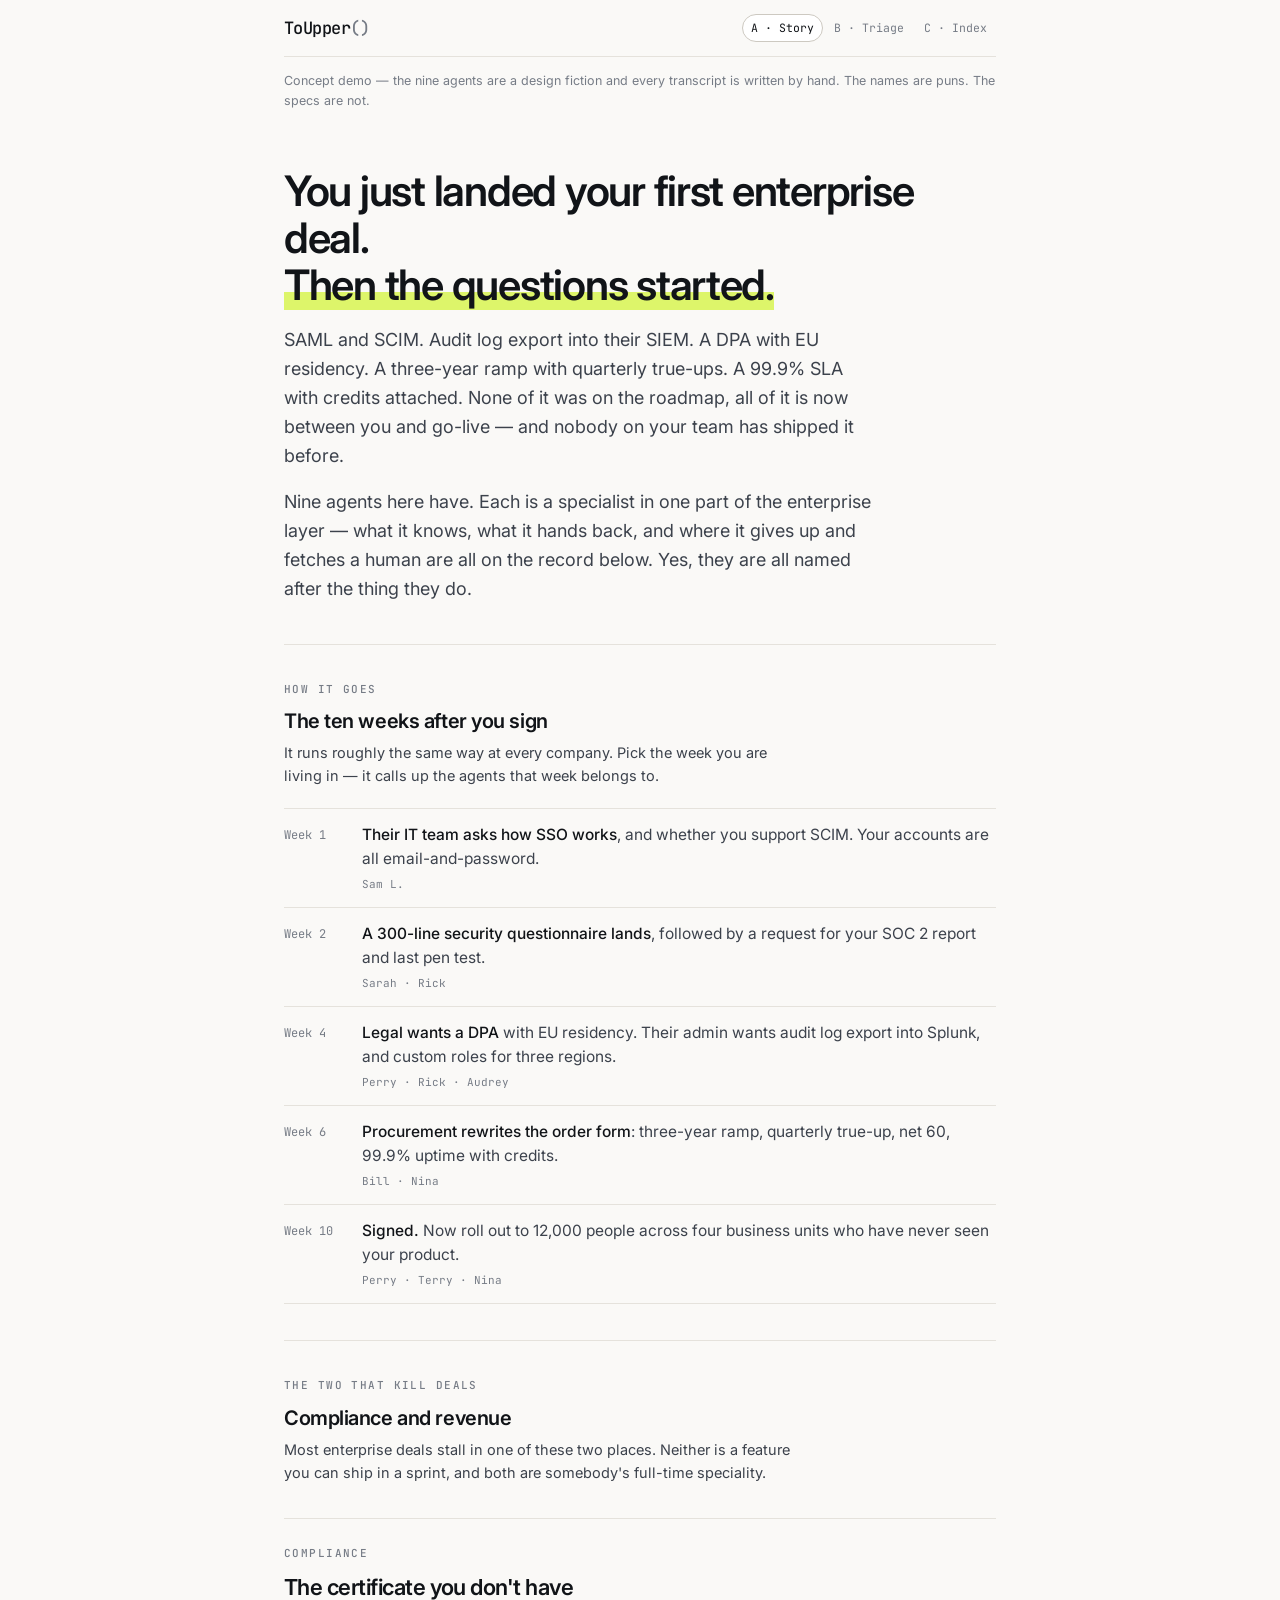
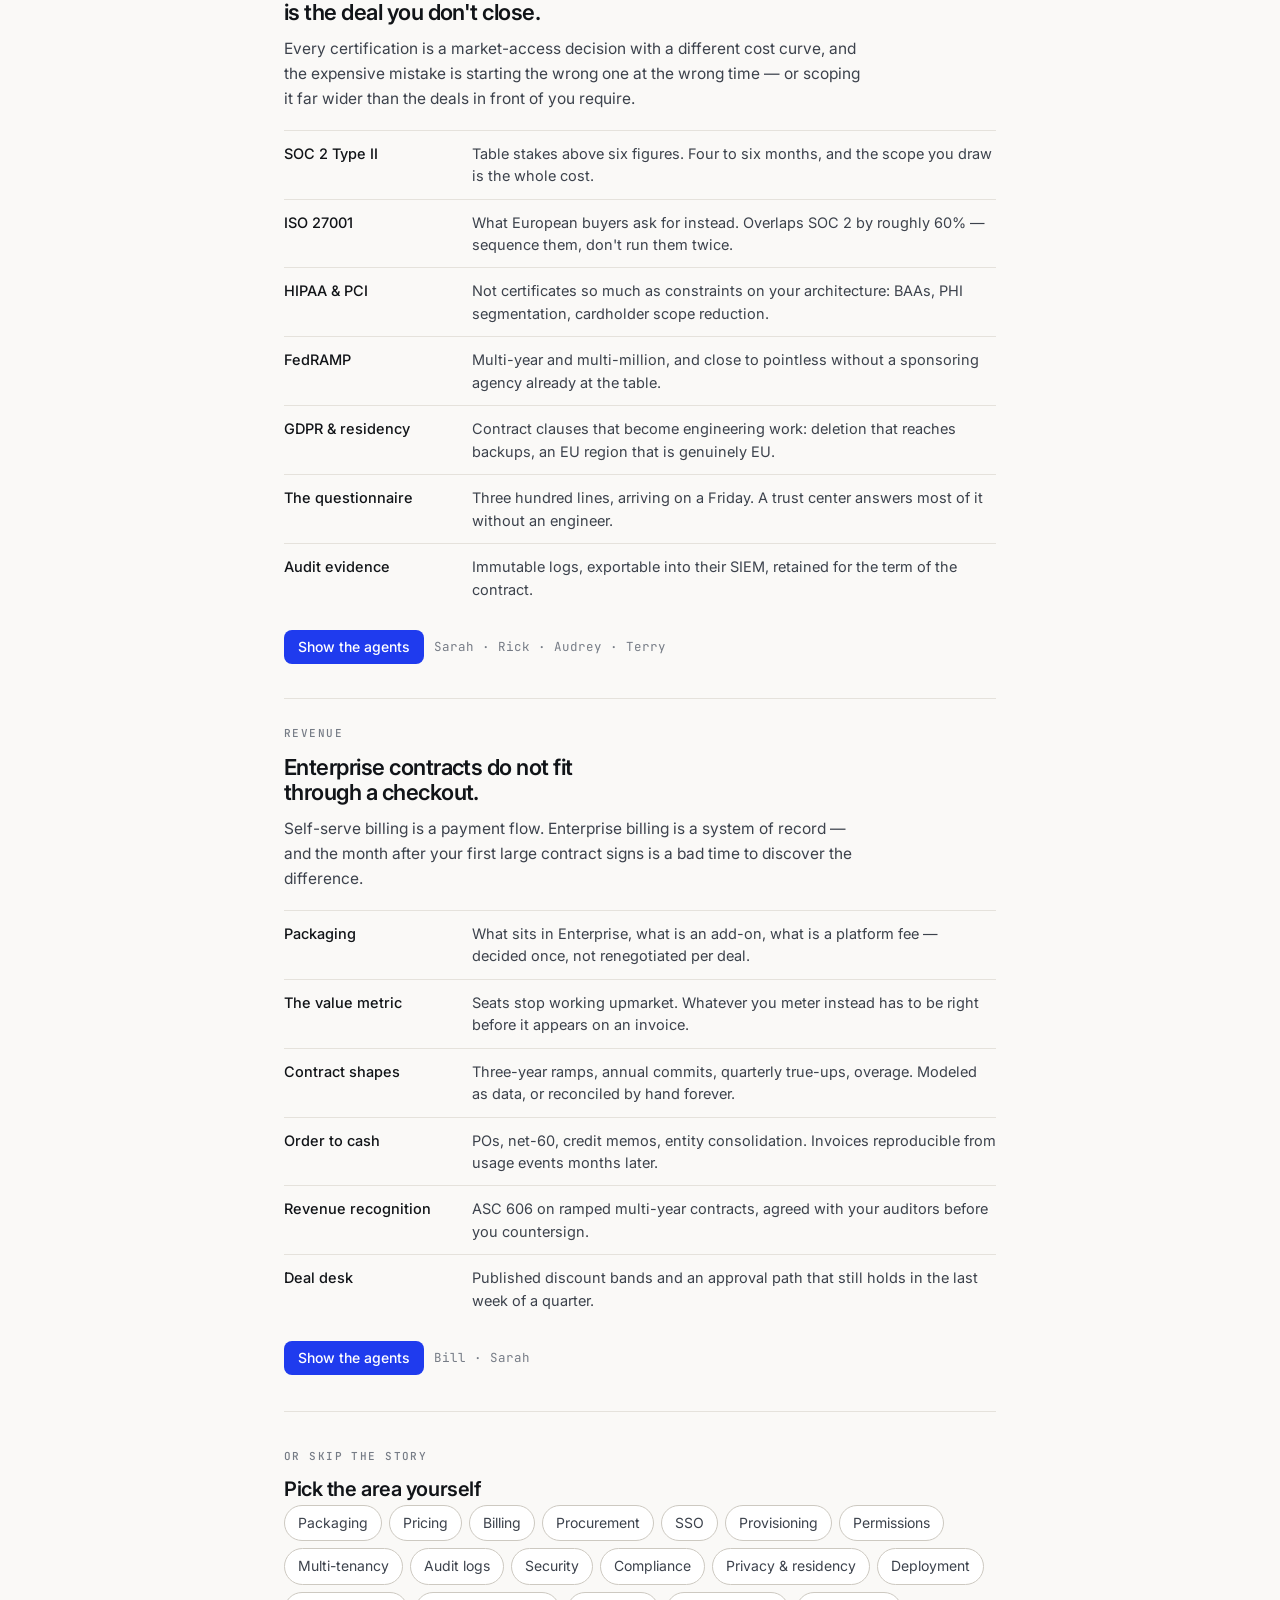
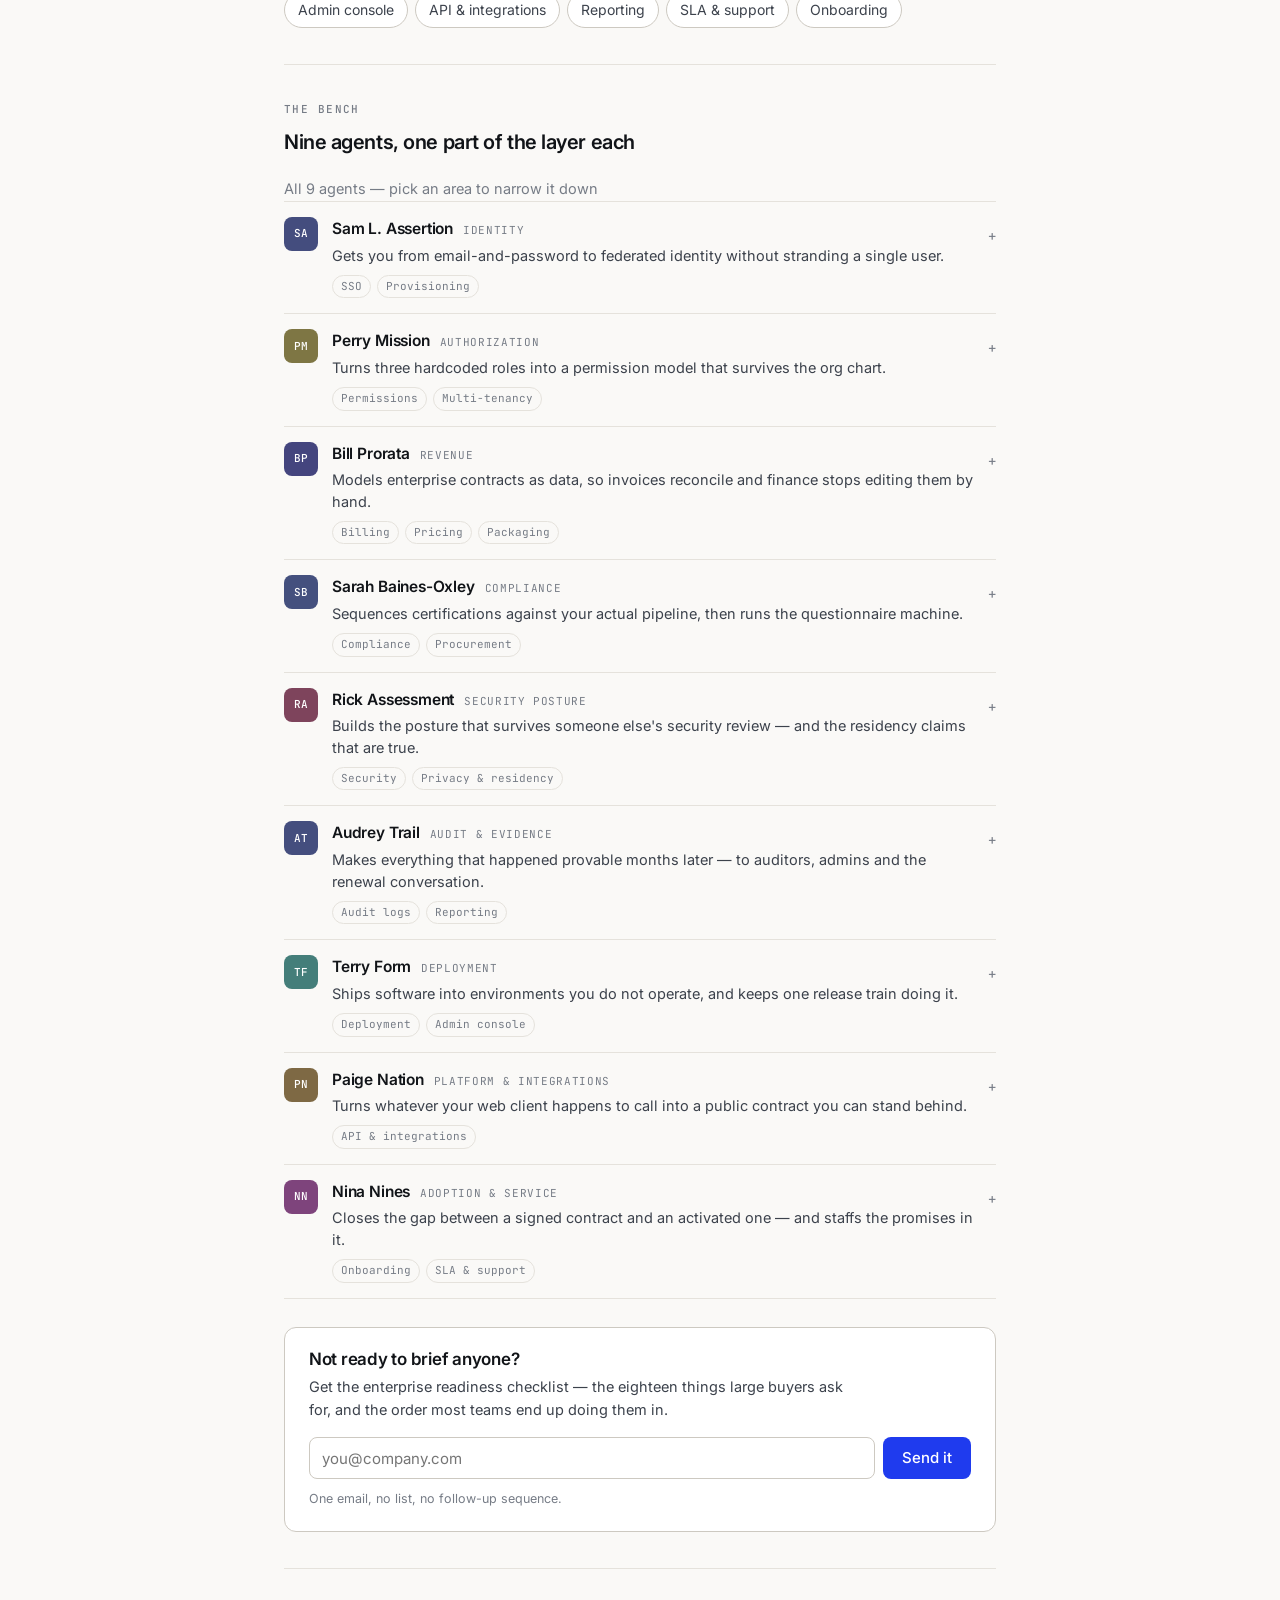
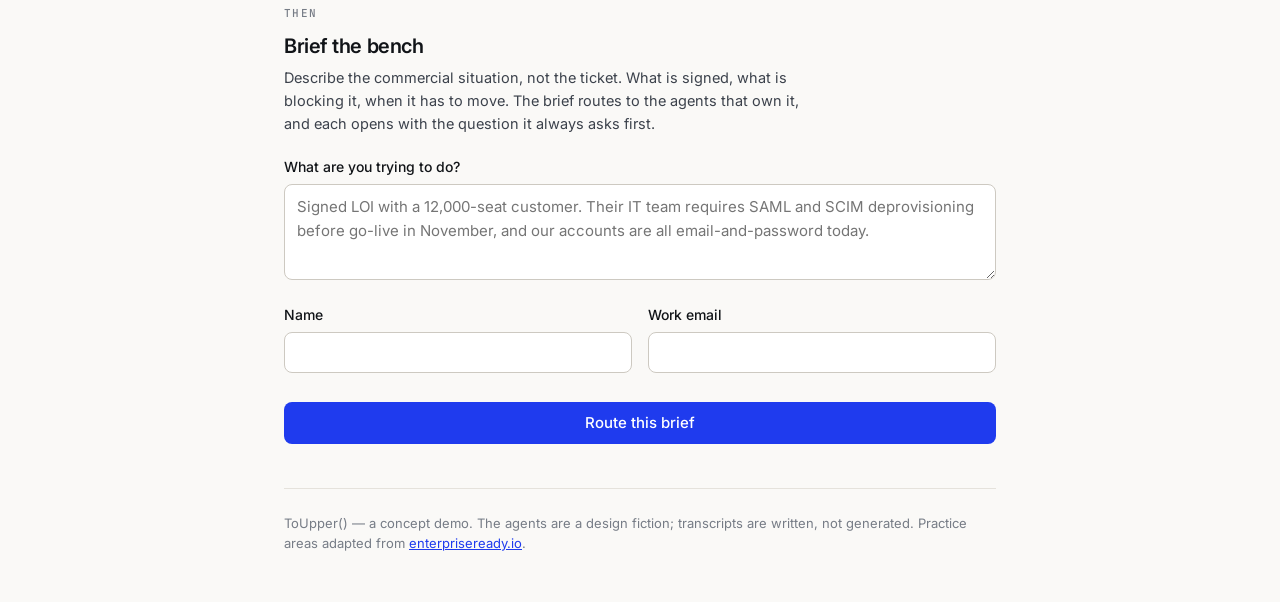
==== index.html @ 41c673df "Lead capture: two entry points, one same-origin endpoint Adds POST /api/lead, a dependency-free Verc" ====
<!doctype html>
<html lang="en">
<head>
<meta charset="utf-8">
<meta name="viewport" content="width=device-width,initial-scale=1">
<title>ToUpper — nine agents for the enterprise layer</title>
<meta name="description" content="You just landed your first enterprise deal. Nine specialist AI agents for the enterprise layer — identity, authorization, revenue, compliance, security, audit, deployment, platform and adoption.">
<link rel="icon" href="data:image/svg+xml,<svg xmlns='http://www.w3.org/2000/svg' viewBox='0 0 100 100'><rect width='100' height='100' rx='20' fill='%23111418'/><text y='70' x='50' text-anchor='middle' font-size='60' font-family='monospace' fill='%23DDF56A'>&#8593;</text></svg>">
<link rel="stylesheet" href="assets/css/app.css">
</head>
<body class="va">

<div class="wrap">
  <div class="topbar">
    <a class="logo" href="./">ToUpper<span>()</span></a>
    <nav class="switch" aria-label="Design variants">
      <a class="on" href="./">A · Story</a>
      <a href="variant-b.html">B · Triage</a>
      <a href="variant-c.html">C · Index</a>
    </nav>
  </div>
  <p class="tiny muted demo mt-1">Concept demo — the nine agents are a design fiction and every transcript is written by hand. The names are puns. The specs are not.</p>
</div>

<main class="wrap">

  <section class="hero">
    <h1>You just landed your first enterprise deal.<br><span class="mark">Then the questions started.</span></h1>
    <p>SAML and SCIM. Audit log export into their SIEM. A DPA with EU residency. A three-year ramp with quarterly true-ups. A 99.9% SLA with credits attached. None of it was on the roadmap, all of it is now between you and go-live — and nobody on your team has shipped it before.</p>
    <p class="mt-1">Nine agents here have. Each is a specialist in one part of the enterprise layer — what it knows, what it hands back, and where it gives up and fetches a human are all on the record below. Yes, they are all named after the thing they do.</p>
  </section>

  <section class="section">
    <span class="eyebrow">How it goes</span>
    <h2 class="h-sm">The ten weeks after you sign</h2>
    <p class="body small lead-gap measure">It runs roughly the same way at every company. Pick the week you are living in — it calls up the agents that week belongs to.</p>
    <div class="beats" id="beats"></div>
  </section>

  <section class="section">
    <span class="eyebrow">The two that kill deals</span>
    <h2 class="h-sm">Compliance and revenue</h2>
    <p class="body small lead-gap measure">Most enterprise deals stall in one of these two places. Neither is a feature you can ship in a sprint, and both are somebody's full-time speciality.</p>
    <div id="tracks"></div>
  </section>

  <section class="section">
    <span class="eyebrow">Or skip the story</span>
    <h2 class="h-sm">Pick the area yourself</h2>
    <div class="chips" id="chips"></div>
  </section>

  <section class="section" id="results">
    <span class="eyebrow">The bench</span>
    <h2 class="h-sm mb-2">Nine agents, one part of the layer each</h2>
    <div class="count">
      <span class="small muted" id="count"></span>
      <button class="clear hide" id="clear">Clear</button>
    </div>
    <div id="agents"></div>
    <div id="capture"></div>
  </section>

  <section class="section" id="contact">
    <span class="eyebrow">Then</span>
    <h2 class="h-sm">Brief the bench</h2>
    <p class="body small lead-gap measure">Describe the commercial situation, not the ticket. What is signed, what is blocking it, when it has to move. The brief routes to the agents that own it, and each opens with the question it always asks first.</p>
    <form id="form" novalidate>
      <div id="context"></div>
      <label class="field"><span>What are you trying to do?</span>
        <textarea class="input" id="what" placeholder="Signed LOI with a 12,000-seat customer. Their IT team requires SAML and SCIM deprovisioning before go-live in November, and our accounts are all email-and-password today."></textarea>
      </label>
      <div class="two">
        <label class="field"><span>Name</span><input class="input" id="name" autocomplete="name"></label>
        <label class="field"><span>Work email</span><input class="input" id="email" type="email" autocomplete="email"></label>
      </div>
      <label class="hp" aria-hidden="true">Company website<input type="text" id="hp" tabindex="-1" autocomplete="off"></label>
      <p class="tiny cerr" id="formError" role="status" aria-live="polite"></p>
      <button class="btn full" type="submit">Route this brief</button>
    </form>
  </section>

  <div class="foot">
    ToUpper() — a concept demo. The agents are a design fiction; transcripts are written, not generated.
    Practice areas adapted from <a href="https://www.enterpriseready.io/" rel="noopener noreferrer">enterpriseready.io</a>.
  </div>
</main>

<script src="data/domains.js"></script>
<script src="data/agents.js"></script>
<script src="data/tracks.js"></script>
<script src="assets/js/lib.js"></script>
<script src="assets/js/a.js"></script>
</body>
</html>
---- assets/css/app.css ----
/* ToUpper — one page. Ink, paper, one accent; whitespace does the work. */

@import url('https://fonts.googleapis.com/css2?family=Inter:wght@400;500;600&family=JetBrains+Mono:wght@400;500&display=swap');

:root{
  --ink:#111418;
  --ink-2:#3C424C;
  --paper:#FFFFFF;
  --bg:#FAF9F7;
  --line:#E5E2DC;
  --line-2:#CDC9C1;
  --muted:#767C86;
  --accent:#1F3BEE;
  --accent-wash:#EFF1FE;
  --lime:#DDF56A;
  --r:8px;
  --sans:'Inter', ui-sans-serif, system-ui, -apple-system, sans-serif;
  --mono:'JetBrains Mono', ui-monospace, Menlo, monospace;
}

*{box-sizing:border-box}
body{
  margin:0; background:var(--bg); color:var(--ink);
  font-family:var(--sans); font-size:16px; line-height:1.6;
  -webkit-font-smoothing:antialiased;
}
h1,h2,h3{margin:0; line-height:1.15; letter-spacing:-0.022em; font-weight:600}
p{margin:0}
ul{margin:0; padding:0; list-style:none}
button{font:inherit; color:inherit; cursor:pointer}
a{color:var(--accent)}

.wrap{max-width:760px; margin:0 auto; padding:0 24px}
.muted{color:var(--muted)}
.small{font-size:14.5px}
.tiny{font-size:12.5px}
.mono{font-family:var(--mono)}
.body{color:var(--ink-2)}
.eyebrow{
  display:block; font-family:var(--mono); font-size:11px; font-weight:500;
  letter-spacing:.13em; text-transform:uppercase; color:var(--muted); margin-bottom:12px;
}
.mark{background:linear-gradient(transparent 64%, var(--lime) 64%)}
.hide{display:none !important}

/* ------------------------------------------------------------------ head */
.topbar{
  border-bottom:1px solid var(--line); background:var(--bg);
  display:flex; align-items:center; gap:14px; padding:14px 0;
}
.logo{font-family:var(--mono); font-weight:500; font-size:17px; letter-spacing:-.03em; text-decoration:none; color:var(--ink)}
.logo span{color:var(--muted)}
.topbar .tiny{margin-left:auto; text-align:right}

/* ------------------------------------------------------------------ hero */
.hero{padding:56px 0 40px}
.hero h1{font-size:clamp(30px,4.4vw,42px); line-height:1.12; letter-spacing:-0.03em}
.hero p{margin-top:18px; font-size:18px; color:var(--ink-2); max-width:54ch}

/* ------------------------------------------------------------------ story */
.beats{margin-top:6px}
.beat{
  display:flex; gap:16px; align-items:flex-start; width:100%; text-align:left;
  background:none; border:0; border-top:1px solid var(--line); padding:14px 0;
}
.beat:last-child{border-bottom:1px solid var(--line)}
.beat:hover .bt{color:var(--accent)}
.beat.on{background:var(--accent-wash)}
.beat.on .bw{color:var(--accent)}
.bw{
  font-family:var(--mono); font-size:12px; color:var(--muted);
  white-space:nowrap; padding-top:3px; width:62px; flex:none;
}
.bt{font-size:15.5px; color:var(--ink-2); line-height:1.55}
.bt b{font-weight:500; color:var(--ink)}
.beat .ba{
  font-family:var(--mono); font-size:11px; color:var(--muted); margin-top:5px; display:block;
}

/* ----------------------------------------------------------------- chips */
.section{padding:36px 0; border-top:1px solid var(--line)}
.chips{display:flex; flex-wrap:wrap; gap:7px; margin-top:4px}
.chip{
  border:1px solid var(--line-2); background:var(--paper); border-radius:100px;
  padding:6px 13px; font-size:14px; color:var(--ink-2); transition:.12s ease;
}
.chip:hover{border-color:var(--ink); color:var(--ink)}
.chip.on{background:var(--accent); border-color:var(--accent); color:#fff}
.clear{border:0; background:none; color:var(--accent); font-size:14px; padding:6px 4px}

/* ---------------------------------------------------------------- agents */
.mark-sq{
  width:34px; height:34px; border-radius:8px; flex:none; display:grid; place-items:center;
  font-family:var(--mono); font-size:11px; font-weight:500; color:#fff; letter-spacing:.02em;
}
.agent{border-top:1px solid var(--line)}
.agent:last-child{border-bottom:1px solid var(--line)}
.agent.open{background:var(--paper)}
.ahead{
  display:flex; gap:14px; align-items:flex-start; width:100%;
  background:none; border:0; padding:15px 0; text-align:left;
}
.agent.open .ahead{padding-left:14px; padding-right:14px}
.ahead:hover .acode{color:var(--accent)}
.ab{flex:1; min-width:0; display:block}
.ac-row{display:flex; gap:10px; align-items:baseline; flex-wrap:wrap}
.acode{font-size:15.5px; font-weight:600; letter-spacing:-.012em}
.atitle{font-family:var(--mono); font-size:11px; color:var(--muted); letter-spacing:.06em;
  text-transform:uppercase}
.amandate{display:block; font-size:14.5px; color:var(--ink-2); margin-top:3px; line-height:1.5}
.axs{display:flex; gap:6px; flex-wrap:wrap; margin-top:8px}
.ax{font-family:var(--mono); font-size:11px; color:var(--muted); border:1px solid var(--line);
  border-radius:100px; padding:2px 8px}
.ax.on{border-color:var(--accent); color:var(--accent)}
.agent.open .caret{color:var(--accent)}

.adetail{padding:0 14px 24px 62px}
.aopinion{
  font-size:16px; line-height:1.5; color:var(--ink); border-left:2px solid var(--lime);
  padding-left:14px; margin-bottom:22px; max-width:56ch;
}
.acols{display:grid; grid-template-columns:1fr 1fr; gap:26px; margin-bottom:22px}
.acols .eyebrow{margin-bottom:9px}
.aqa{display:grid; grid-template-columns:1fr 1fr; gap:26px; margin-bottom:24px}
.aq,.ah{font-size:14.5px; color:var(--ink-2); margin-top:2px}
.aq{font-weight:500; color:var(--ink)}

.transcript{border:1px solid var(--line); border-radius:10px; padding:16px 18px; background:var(--bg); margin-bottom:20px}
.turns{margin:12px 0 10px}
.agent.open .turn{animation:rise .34s cubic-bezier(.2,.7,.3,1) both}
.agent.open .turn:nth-child(2){animation-delay:.13s}
@keyframes rise{from{opacity:0; transform:translateY(5px)} to{opacity:1; transform:none}}
.turn{display:grid; grid-template-columns:58px 1fr; gap:14px; padding:10px 0}
.turn + .turn{border-top:1px solid var(--line)}
.who{font-family:var(--mono); font-size:11.5px; color:var(--muted); padding-top:3px}
.turn.bot .who{color:var(--accent)}
.said p{font-size:14.5px; line-height:1.6; color:var(--ink-2)}
.said p + p{margin-top:8px}
.turn.you .said p{color:var(--ink); font-weight:500}

@media (max-width:760px){
  .adetail{padding-left:14px}
  .acols,.aqa{grid-template-columns:1fr; gap:18px}
  .turn{grid-template-columns:1fr; gap:4px}
}

/* rules the agent cards depend on */
.caret{color:var(--muted); font-family:var(--mono); font-size:14px; padding-top:8px; flex:none}
.list li{position:relative; padding-left:18px; margin-bottom:11px; color:var(--ink-2);
  line-height:1.55; font-size:14.5px}
.list li:last-child{margin-bottom:0}
.list li:before{content:''; position:absolute; left:1px; top:8px; width:5px; height:5px;
  border-radius:50%; background:var(--accent); opacity:.45}
.facts{font-family:var(--mono); font-size:12.5px; line-height:1.7; color:var(--muted);
  border-left:2px solid var(--line-2); padding-left:12px; margin:16px 0}
.empty{padding:32px 0; color:var(--muted)}

/* ----------------------------------------------------------------- forms */
.btn{
  display:inline-flex; align-items:center; justify-content:center; height:42px; padding:0 18px;
  border-radius:var(--r); font-size:15px; font-weight:500; text-decoration:none;
  border:1px solid transparent; background:var(--accent); color:#fff;
}
.btn:hover{background:#152CBE}
.btn-sm{height:34px; padding:0 13px; font-size:14px}
.btn-ghost{background:transparent; color:var(--ink); border-color:var(--line-2)}
.btn-ghost:hover{background:var(--paper); border-color:var(--ink)}
.field{display:block; margin-bottom:16px}
.field > span{display:block; font-size:14px; font-weight:500; margin-bottom:6px}
.input{
  width:100%; border:1px solid var(--line-2); border-radius:var(--r);
  background:var(--paper); padding:10px 12px; font-size:15px; font-family:inherit;
}
textarea.input{min-height:96px; resize:vertical; line-height:1.6}
.input:focus{outline:2px solid var(--accent); outline-offset:-1px; border-color:var(--accent)}
.two{display:grid; grid-template-columns:1fr 1fr; gap:0 16px}
.note{font-size:13.5px; color:var(--muted); padding:11px 13px; background:var(--paper);
  border:1px solid var(--line); border-radius:var(--r); margin-bottom:16px}

.foot{border-top:1px solid var(--line); margin-top:8px; padding:24px 0 48px; font-size:13px; color:var(--muted)}

@media (max-width:640px){
  .hero{padding:40px 0 32px}
  .two{grid-template-columns:1fr}
  .adetail{padding-left:14px}
  .beat{flex-direction:column; gap:4px}
  .bw{width:auto; padding-top:0}
  .topbar .tiny{display:none}
}
@media (prefers-reduced-motion:reduce){*{transition-duration:.01ms !important; animation-duration:.01ms !important; animation-delay:0s !important}}

/* ========================================================== utilities ==== */
/* Named classes rather than style="" so the CSP can refuse
   style-src 'unsafe-inline'. */
.mt-1{margin-top:14px}
.mt-2{margin-top:22px}
.mb-2{margin-bottom:22px}
.lead-gap{margin:8px 0 20px}
.measure{max-width:58ch}
.h-sm{font-size:20px}
.full{width:100%}
.nowrap{white-space:nowrap}

/* -------------------------------------------------------- variant switch */
.switch{display:flex; gap:2px; margin-left:auto; align-items:center}
.switch a{
  font-family:var(--mono); font-size:11.5px; text-decoration:none; color:var(--muted);
  padding:4px 8px; border-radius:100px; border:1px solid transparent; white-space:nowrap;
}
.switch a:hover{color:var(--ink)}
.switch a.on{color:var(--ink); border-color:var(--line-2); background:var(--paper)}
.topbar .tiny.demo{margin-left:0}

/* --------------------------------------------------------------- tracks */
.track{border-top:1px solid var(--line); padding-top:26px; margin-top:34px}
.track h3{font-size:22px; letter-spacing:-.024em; max-width:22ch}
.track .tb{color:var(--ink-2); margin:12px 0 18px; max-width:58ch; font-size:15.5px}
.trow{
  display:grid; grid-template-columns:172px 1fr; gap:16px;
  padding:11px 0; border-top:1px solid var(--line); align-items:baseline;
}
.trow:last-of-type{border-bottom:1px solid var(--line)}
.tk{font-size:14.5px; font-weight:500}
.tv{font-size:14.5px; color:var(--ink-2); line-height:1.55}
.track .cta{margin-top:18px; display:flex; gap:10px; align-items:center; flex-wrap:wrap}

/* ================================================= variant B — triage ==== */
body.vb{background:var(--bg)}
.vb .slab{background:var(--ink); color:#EDEEF1; margin-bottom:0; padding:52px 0 44px}
.vb .slab h1{font-size:clamp(28px,4vw,40px); line-height:1.14; letter-spacing:-.03em; max-width:20ch}
.vb .slab p{color:#B3B8C2; margin-top:16px; max-width:52ch; font-size:17px}
.vb .slab .eyebrow{color:#8B93A1}
.vb .slab .stat{display:flex; gap:34px; margin-top:30px; flex-wrap:wrap}
.vb .slab .stat b{display:block; font-family:var(--mono); font-size:24px; font-weight:500; color:#fff}
.vb .slab .stat span{font-size:12.5px; color:#8B93A1}
.vb .twocol{display:grid; grid-template-columns:1fr 1fr; gap:34px}
.vb .twocol .track{margin-top:0}
.vb .trow{grid-template-columns:1fr; gap:2px; padding:10px 0}

/* ================================================== variant C — index ==== */
body.vc .wrap{max-width:900px}
.vc .grid-head{
  display:grid; grid-template-columns:1fr 118px 68px; gap:12px; padding:8px 0;
  border-bottom:1px solid var(--line-2); font-family:var(--mono); font-size:11px;
  letter-spacing:.1em; text-transform:uppercase; color:var(--muted);
}
.vc .arow{
  display:grid; grid-template-columns:1fr 118px 68px; gap:12px; width:100%;
  padding:10px 0; border-bottom:1px solid var(--line); background:none; border-left:0;
  border-right:0; border-top:0; text-align:left; align-items:baseline;
}
.vc .arow:hover .an{color:var(--accent)}
.vc .arow.on{background:var(--accent-wash)}
.vc .an,.vc .ad{display:block}
.vc .an{font-size:15px; font-weight:500}
.vc .ad{font-size:13.5px; color:var(--muted); margin-top:2px}
.vc .ag,.vc .ac{font-family:var(--mono); font-size:12px; color:var(--muted)}
.vc .ac{text-align:right}
.vc .groupbar{display:flex; gap:6px; flex-wrap:wrap; margin-bottom:20px}
.vc details{border-top:1px solid var(--line)}
.vc details:last-of-type{border-bottom:1px solid var(--line)}
.vc summary{
  padding:14px 0; cursor:pointer; list-style:none; font-size:16px; font-weight:500;
  display:flex; gap:12px; align-items:baseline;
}
.vc summary::-webkit-details-marker{display:none}
.vc summary:before{content:'+'; font-family:var(--mono); color:var(--muted)}
.vc details[open] summary:before{content:'–'}
.vc summary .sd{font-size:14px; font-weight:400; color:var(--muted)}
.vc .dbody{padding:0 0 20px 24px}

@media (max-width:760px){
  .vb .twocol{grid-template-columns:1fr; gap:26px}
  .trow{grid-template-columns:1fr; gap:2px}
  .vc .grid-head{display:none}
  .vc .arow{grid-template-columns:1fr auto; gap:4px 12px}
  .vc .ag{display:none}
  .switch{width:100%; margin:8px 0 0}
}

.note.accent{border-color:var(--accent)}

/* =========================================================== capture ==== */
.capture{
  border:1px solid var(--line-2); border-radius:12px; background:var(--paper);
  padding:22px 24px; margin-top:28px;
}
.capture h3{font-size:17px; letter-spacing:-.015em}
.ctext p{font-size:14.5px; color:var(--ink-2); margin-top:6px; max-width:60ch}
.crow{display:flex; gap:8px; margin-top:16px; flex-wrap:wrap}
.crow .input{flex:1; min-width:220px; height:42px}
.crow .btn{flex:none}
.cnote{margin-top:10px}
.cerr{color:var(--warn); display:block; min-height:1em}
.cnote .cerr{display:inline}
.capture.done{border-color:var(--accent); border-left-width:3px}
.cdone{font-size:15px; color:var(--ink)}

/* honeypot: reachable by bots, invisible and unfocusable for people */
.hp{position:absolute; left:-9999px; width:1px; height:1px; overflow:hidden}
.vh{position:absolute; width:1px; height:1px; margin:-1px; padding:0; overflow:hidden;
  clip:rect(0 0 0 0); white-space:nowrap; border:0}

@media (max-width:640px){
  .capture{padding:18px}
  .crow .btn{width:100%}
}
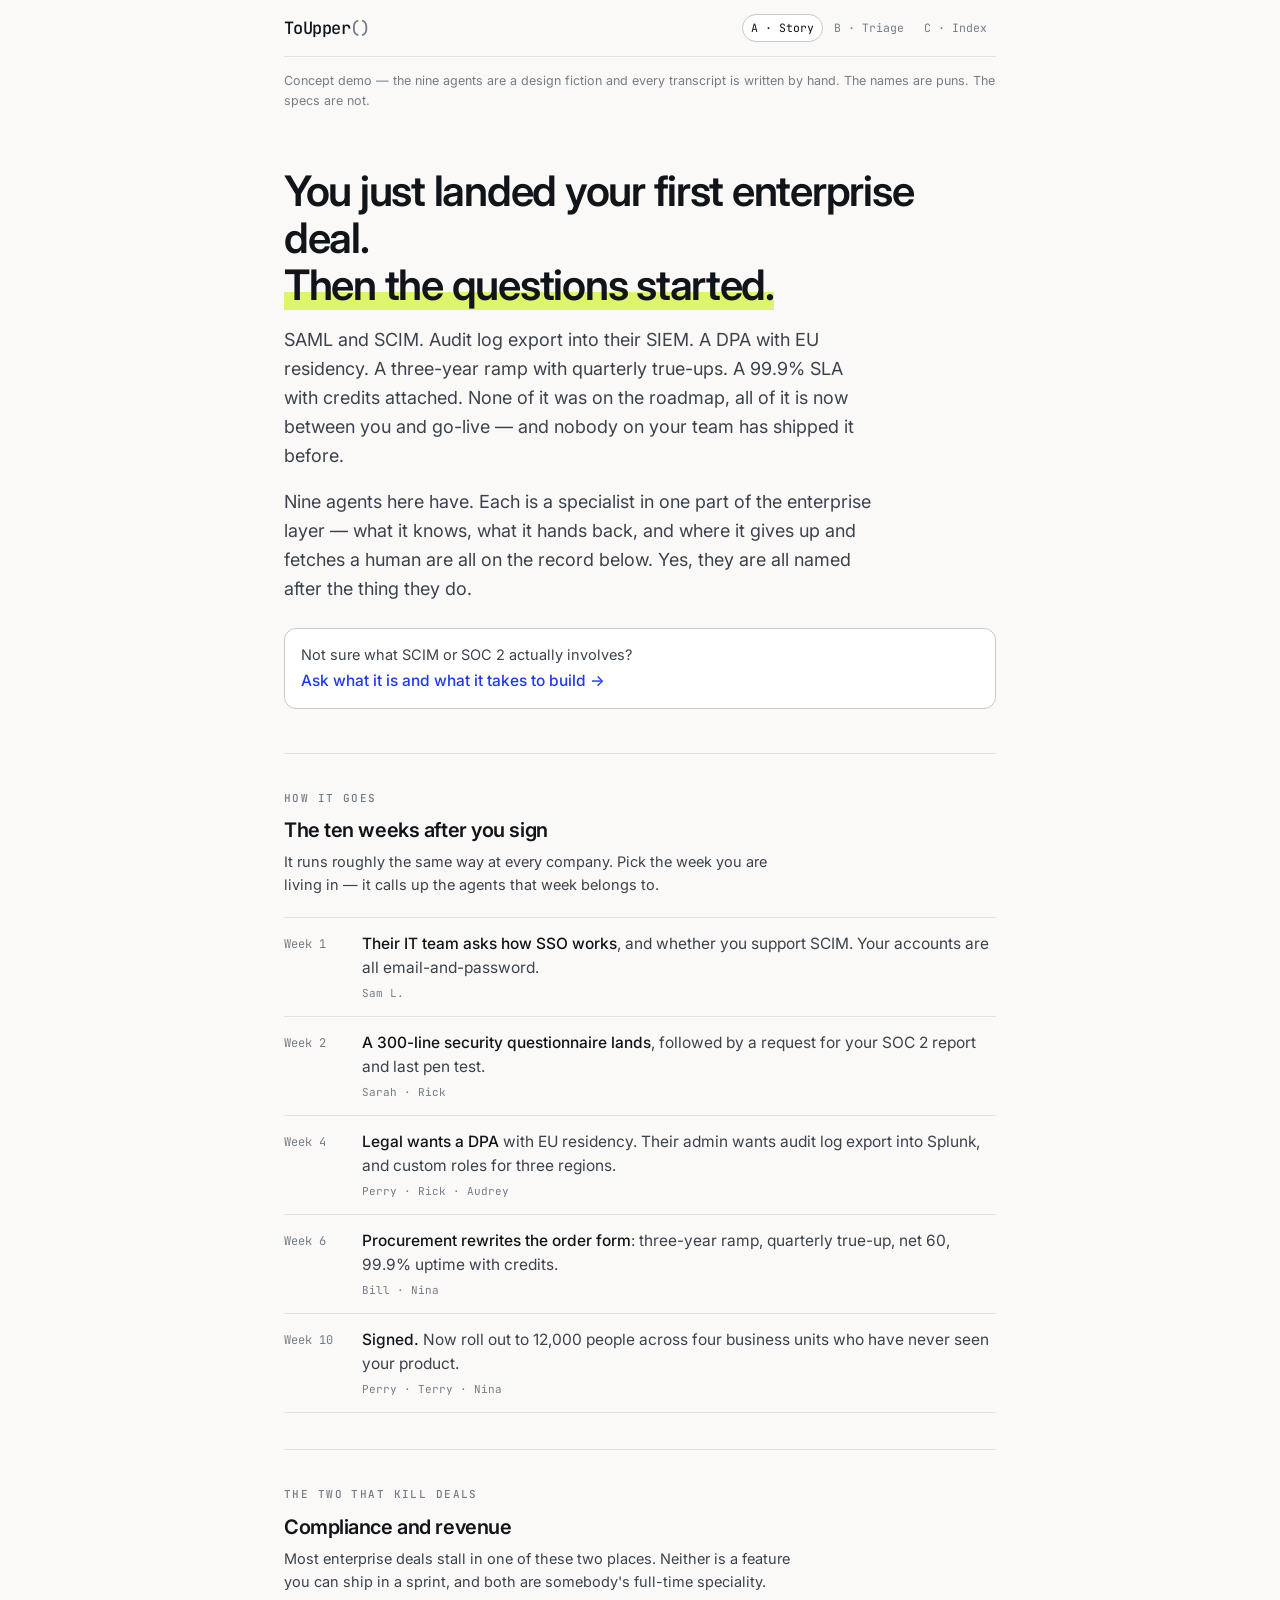
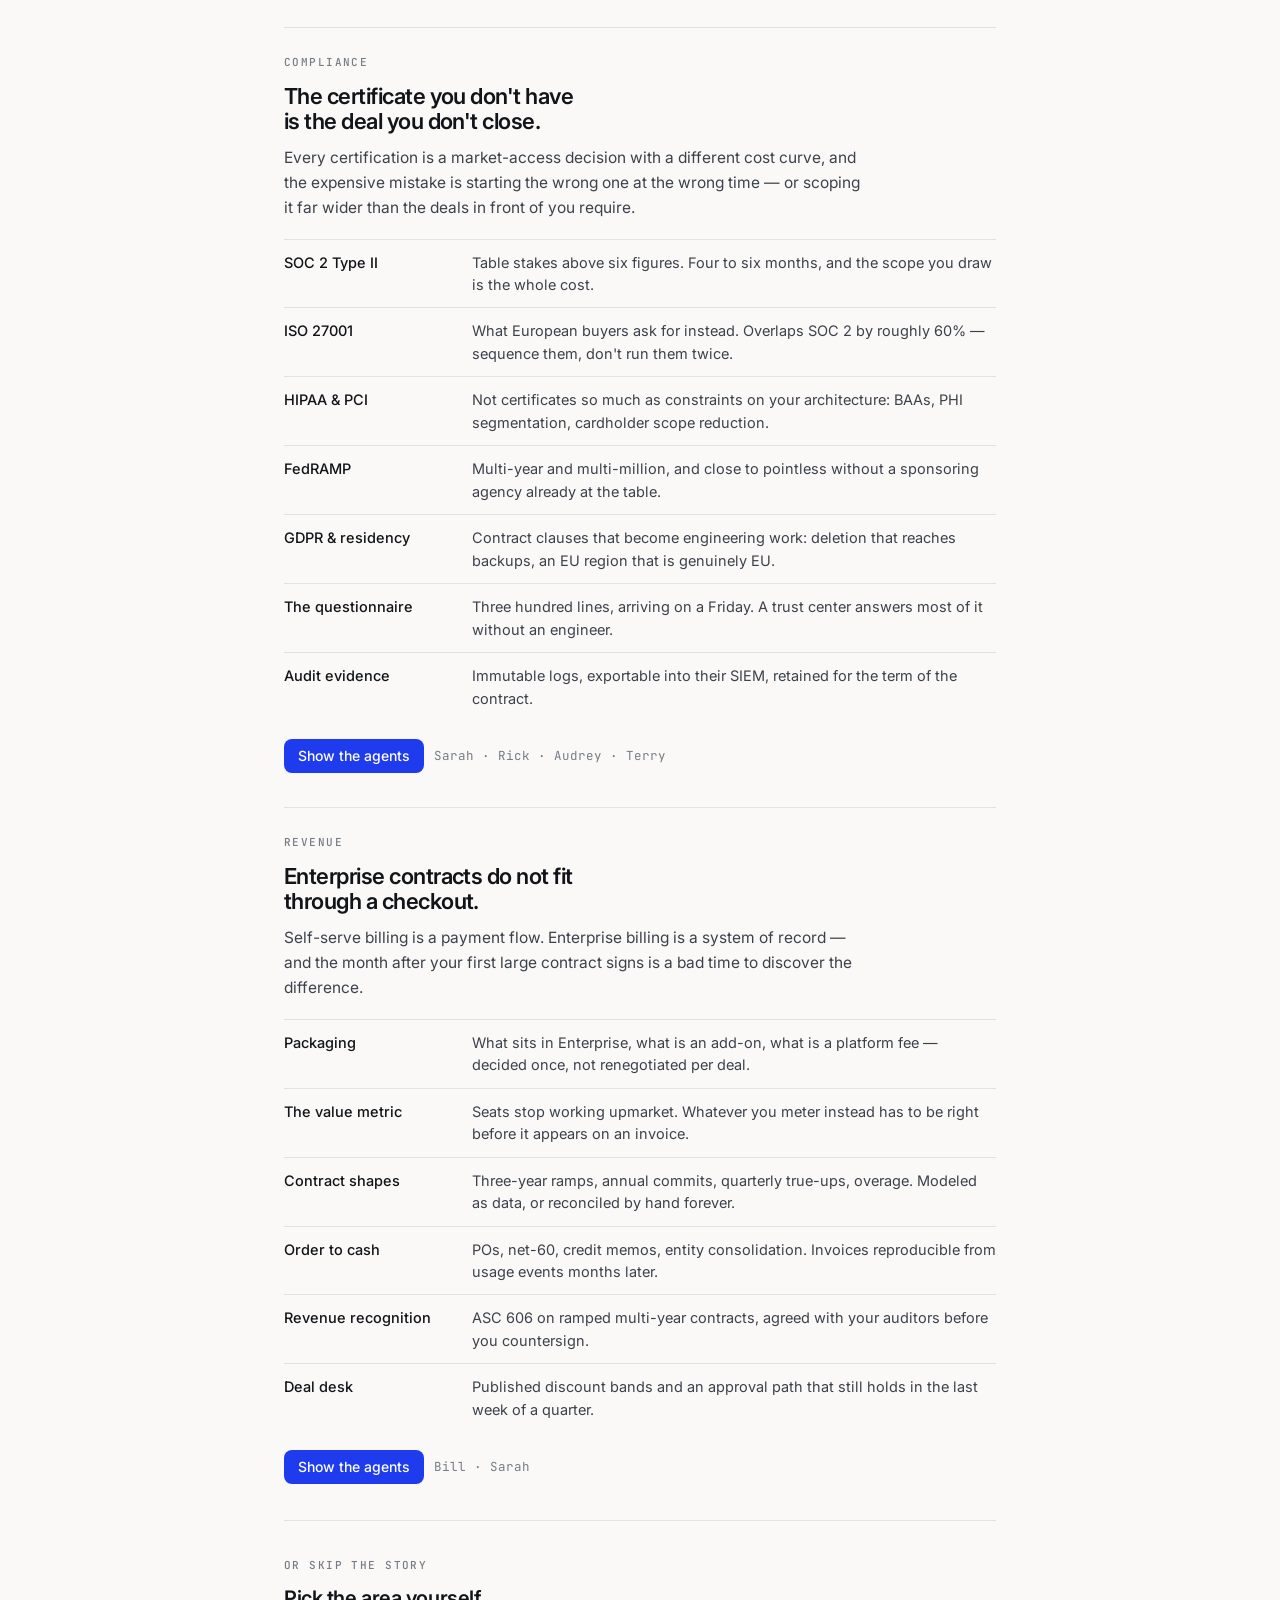
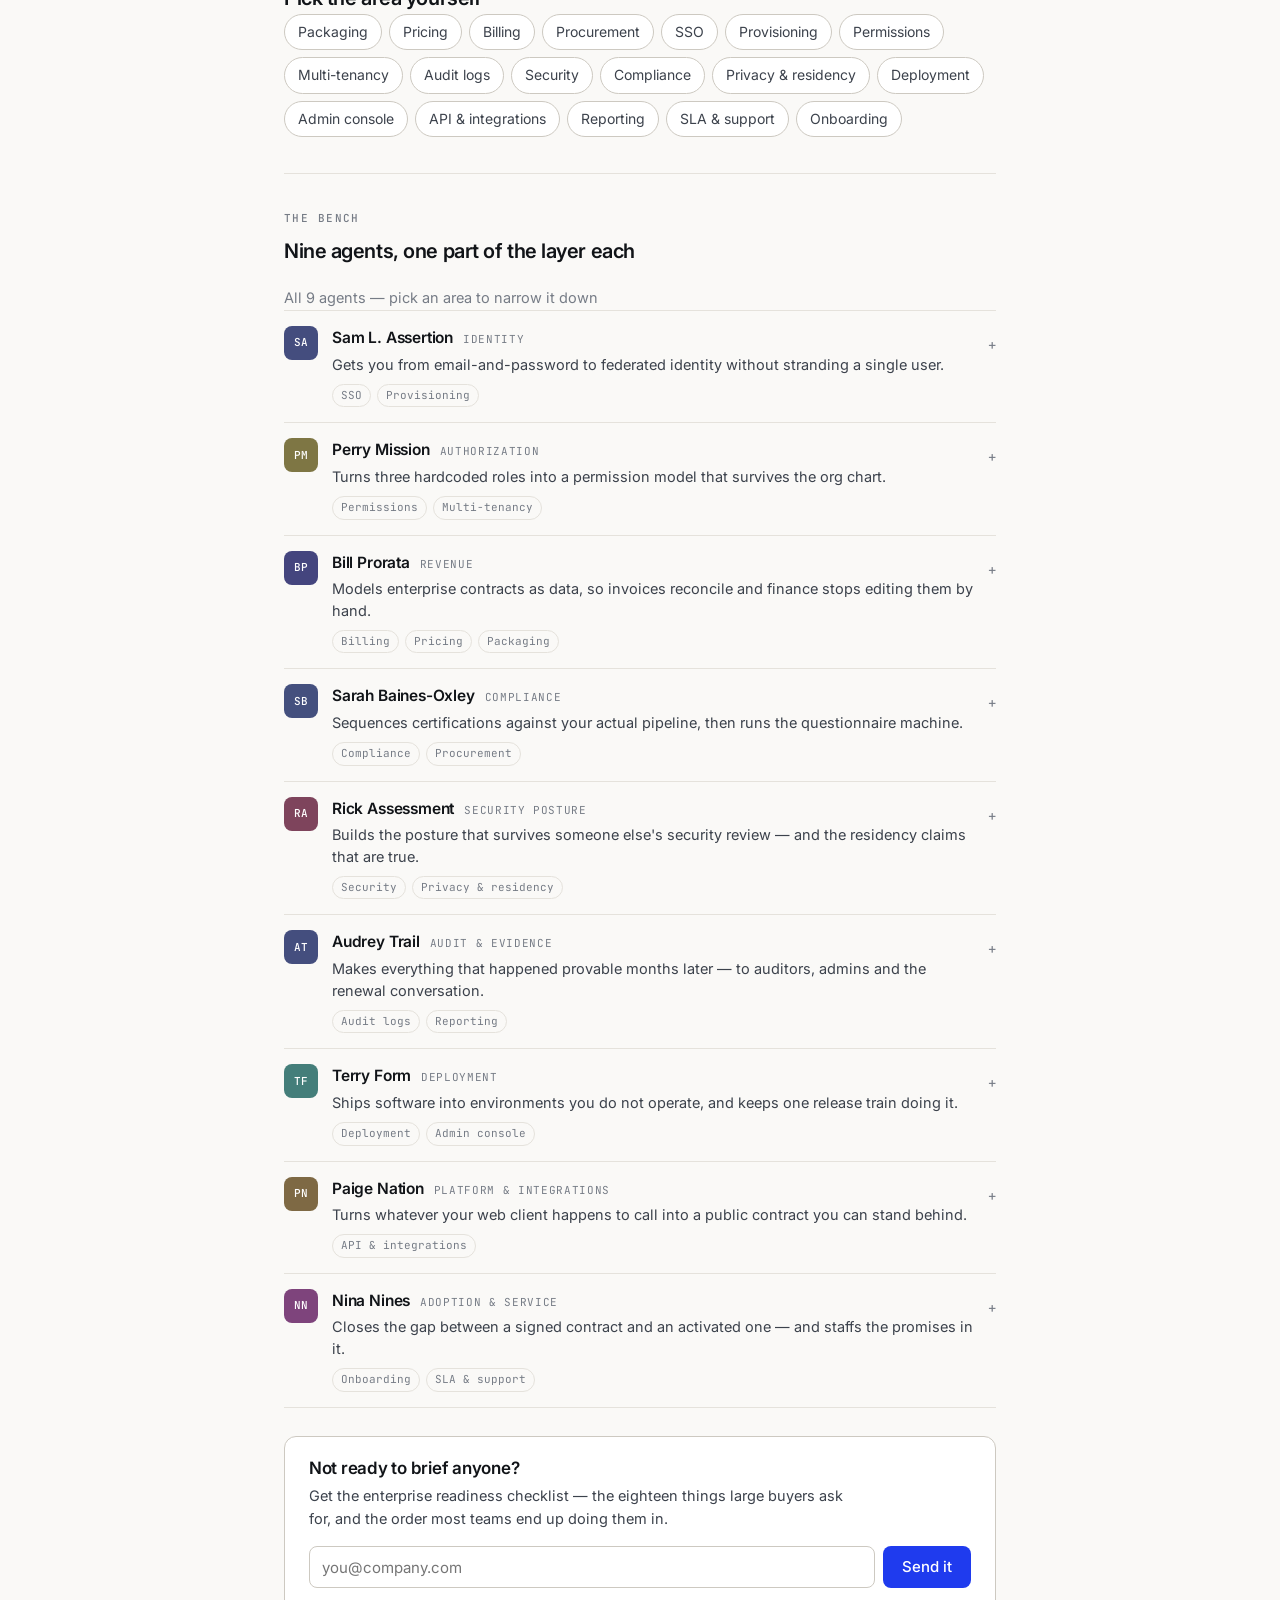
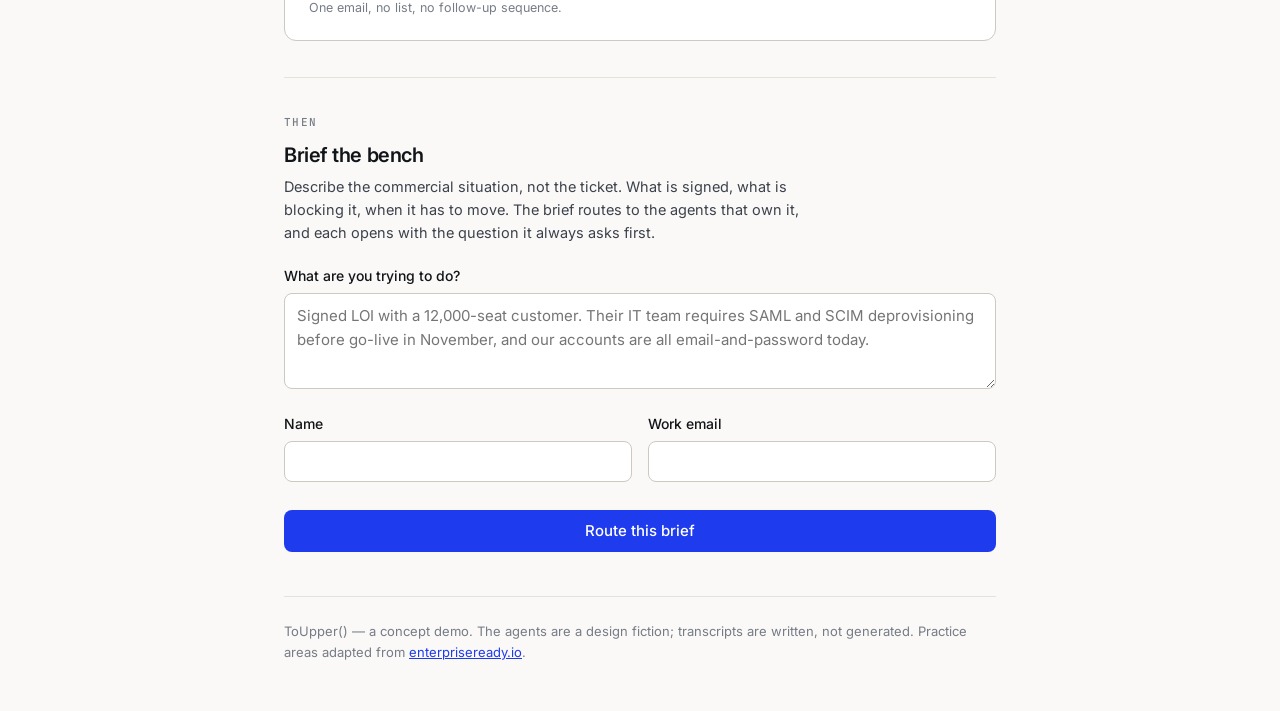
==== commit 3b0b6375: "Add /what: a shareable "what is this thing?" chat, built as a lead engine Someone types what a big c" ====
--- a/index.html
+++ b/index.html
@@ -6,9 +6,18 @@
 <title>ToUpper — nine agents for the enterprise layer</title>
 <meta name="description" content="You just landed your first enterprise deal. Nine specialist AI agents for the enterprise layer — identity, authorization, revenue, compliance, security, audit, deployment, platform and adoption.">
 <link rel="icon" href="data:image/svg+xml,<svg xmlns='http://www.w3.org/2000/svg' viewBox='0 0 100 100'><rect width='100' height='100' rx='20' fill='%23111418'/><text y='70' x='50' text-anchor='middle' font-size='60' font-family='monospace' fill='%23DDF56A'>&#8593;</text></svg>">
+<link rel="canonical" href="https://toupper.vercel.app/">
+<meta property="og:type" content="website">
+<meta property="og:site_name" content="ToUpper">
+<meta property="og:title" content="ToUpper — nine agents for the enterprise layer">
+<meta property="og:description" content="You just landed your first enterprise deal. Then the questions started. Nine specialist agents for SSO, permissions, billing, compliance, security, audit, deployment, platform and adoption.">
+<meta property="og:url" content="https://toupper.vercel.app/">
+<meta name="twitter:card" content="summary">
+<meta name="theme-color" content="#FAF9F7">
 <link rel="stylesheet" href="assets/css/app.css">
 </head>
 <body class="va">
+<a class="skip" href="#results">Skip to the bench</a>
 
 <div class="wrap">
   <div class="topbar">
@@ -28,6 +37,7 @@
     <h1>You just landed your first enterprise deal.<br><span class="mark">Then the questions started.</span></h1>
     <p>SAML and SCIM. Audit log export into their SIEM. A DPA with EU residency. A three-year ramp with quarterly true-ups. A 99.9% SLA with credits attached. None of it was on the roadmap, all of it is now between you and go-live — and nobody on your team has shipped it before.</p>
     <p class="mt-1">Nine agents here have. Each is a specialist in one part of the enterprise layer — what it knows, what it hands back, and where it gives up and fetches a human are all on the record below. Yes, they are all named after the thing they do.</p>
+    <a class="askcta" href="/what"><span class="askcta-q">Not sure what SCIM or SOC 2 actually involves?</span><span class="askcta-a">Ask what it is and what it takes to build →</span></a>
   </section>
 
   <section class="section">
--- a/assets/css/app.css
+++ b/assets/css/app.css
@@ -19,6 +19,8 @@
 }
 
 *{box-sizing:border-box}
+html{-webkit-text-size-adjust:100%}
+a,button,summary,input,label{-webkit-tap-highlight-color:rgba(31,59,238,.12)}
 body{
   margin:0; background:var(--bg); color:var(--ink);
   font-family:var(--sans); font-size:16px; line-height:1.6;
@@ -30,7 +32,11 @@
 button{font:inherit; color:inherit; cursor:pointer}
 a{color:var(--accent)}
 
-.wrap{max-width:760px; margin:0 auto; padding:0 24px}
+.wrap{
+  max-width:760px; margin:0 auto;
+  padding-left:max(24px, env(safe-area-inset-left));
+  padding-right:max(24px, env(safe-area-inset-right));
+}
 .muted{color:var(--muted)}
 .small{font-size:14.5px}
 .tiny{font-size:12.5px}
@@ -64,7 +70,7 @@
   background:none; border:0; border-top:1px solid var(--line); padding:14px 0;
 }
 .beat:last-child{border-bottom:1px solid var(--line)}
-.beat:hover .bt{color:var(--accent)}
+@media (hover:hover){.beat:hover .bt{color:var(--accent)}}
 .beat.on{background:var(--accent-wash)}
 .beat.on .bw{color:var(--accent)}
 .bw{
@@ -84,7 +90,7 @@
   border:1px solid var(--line-2); background:var(--paper); border-radius:100px;
   padding:6px 13px; font-size:14px; color:var(--ink-2); transition:.12s ease;
 }
-.chip:hover{border-color:var(--ink); color:var(--ink)}
+@media (hover:hover){.chip:hover{border-color:var(--ink); color:var(--ink)}}
 .chip.on{background:var(--accent); border-color:var(--accent); color:#fff}
 .clear{border:0; background:none; color:var(--accent); font-size:14px; padding:6px 4px}
 
@@ -101,7 +107,7 @@
   background:none; border:0; padding:15px 0; text-align:left;
 }
 .agent.open .ahead{padding-left:14px; padding-right:14px}
-.ahead:hover .acode{color:var(--accent)}
+@media (hover:hover){.ahead:hover .acode{color:var(--accent)}}
 .ab{flex:1; min-width:0; display:block}
 .ac-row{display:flex; gap:10px; align-items:baseline; flex-wrap:wrap}
 .acode{font-size:15.5px; font-weight:600; letter-spacing:-.012em}
@@ -161,10 +167,8 @@
   border-radius:var(--r); font-size:15px; font-weight:500; text-decoration:none;
   border:1px solid transparent; background:var(--accent); color:#fff;
 }
-.btn:hover{background:#152CBE}
+@media (hover:hover){.btn:hover{background:#152CBE}}
 .btn-sm{height:34px; padding:0 13px; font-size:14px}
-.btn-ghost{background:transparent; color:var(--ink); border-color:var(--line-2)}
-.btn-ghost:hover{background:var(--paper); border-color:var(--ink)}
 .field{display:block; margin-bottom:16px}
 .field > span{display:block; font-size:14px; font-weight:500; margin-bottom:6px}
 .input{
@@ -199,7 +203,6 @@
 .measure{max-width:58ch}
 .h-sm{font-size:20px}
 .full{width:100%}
-.nowrap{white-space:nowrap}
 
 /* -------------------------------------------------------- variant switch */
 .switch{display:flex; gap:2px; margin-left:auto; align-items:center}
@@ -207,7 +210,7 @@
   font-family:var(--mono); font-size:11.5px; text-decoration:none; color:var(--muted);
   padding:4px 8px; border-radius:100px; border:1px solid transparent; white-space:nowrap;
 }
-.switch a:hover{color:var(--ink)}
+@media (hover:hover){.switch a:hover{color:var(--ink)}}
 .switch a.on{color:var(--ink); border-color:var(--line-2); background:var(--paper)}
 .topbar .tiny.demo{margin-left:0}
 
@@ -249,7 +252,7 @@
   padding:10px 0; border-bottom:1px solid var(--line); background:none; border-left:0;
   border-right:0; border-top:0; text-align:left; align-items:baseline;
 }
-.vc .arow:hover .an{color:var(--accent)}
+@media (hover:hover){.vc .arow:hover .an{color:var(--accent)}}
 .vc .arow.on{background:var(--accent-wash)}
 .vc .an,.vc .ad{display:block}
 .vc .an{font-size:15px; font-weight:500}
@@ -297,7 +300,8 @@
 .cdone{font-size:15px; color:var(--ink)}
 
 /* honeypot: reachable by bots, invisible and unfocusable for people */
-.hp{position:absolute; left:-9999px; width:1px; height:1px; overflow:hidden}
+.hp{position:absolute; width:1px; height:1px; margin:-1px; padding:0; overflow:hidden;
+  clip:rect(0 0 0 0); white-space:nowrap; border:0}
 .vh{position:absolute; width:1px; height:1px; margin:-1px; padding:0; overflow:hidden;
   clip:rect(0 0 0 0); white-space:nowrap; border:0}
 
@@ -305,3 +309,231 @@
   .capture{padding:18px}
   .crow .btn{width:100%}
 }
+
+/* ============================================================== focus ==== */
+/* Keyboard users need to see where they are. Mouse users never see these. */
+/* element+pseudo (0,1,1) so it always beats a bare class rule */
+a:focus-visible,
+button:focus-visible,
+input:focus-visible,
+textarea:focus-visible,
+select:focus-visible,
+summary:focus-visible,
+[tabindex]:focus-visible{
+  outline:2px solid var(--accent);
+  outline-offset:2px;
+}
+.ahead:focus-visible,.beat:focus-visible{outline-offset:-2px}
+.input:focus-visible{outline-offset:-1px}
+.skip{
+  position:absolute; top:0; left:0; transform:translateY(-110%);
+  background:var(--ink); color:#fff; padding:12px 18px; border-radius:0 0 8px 0;
+  z-index:50; text-decoration:none; font-size:15px;
+}
+.skip:focus{transform:none}
+
+
+/* ============================================================== mobile ==== */
+/* Touch targets follow the 44px guidance; inputs sit at 16px so iOS Safari
+   does not zoom the page when a field takes focus. */
+@media (max-width:760px){
+
+  /* The switcher just overflowed 375px sitting beside the logo. Give it a row. */
+  .topbar{flex-wrap:wrap; gap:6px 14px; padding:12px 0}
+  .switch{margin-left:auto; gap:0}
+  .switch a{font-size:12px; padding:10px 10px; min-height:44px; display:flex; align-items:center}
+  .logo{min-height:44px; display:flex; align-items:center}
+  .topbar .tiny{flex-basis:100%; margin-left:0; text-align:left; order:3}
+
+  /* Fields at 16px, and taller so they are comfortable to hit. */
+  .input,.crow .input{font-size:16px; min-height:46px}
+  textarea.input{min-height:120px}
+  select.input{min-height:46px}
+
+  /* Chips and small buttons reach a real touch target. */
+  .chip{min-height:44px; padding:0 15px; display:inline-flex; align-items:center; font-size:14.5px}
+  .chips{gap:8px}
+  .btn{min-height:46px}
+  .btn-sm{min-height:44px; padding:0 16px; font-size:15px}
+  .clear{min-height:44px; padding:0 4px}
+
+  /* The disclosure row is the primary control on the page. */
+  .ahead{padding:16px 0; gap:12px}
+  .agent.open .ahead{padding-left:12px; padding-right:12px}
+  .caret{min-width:28px; text-align:right; font-size:16px}
+  .adetail{padding:0 12px 22px}
+
+  /* Long agent names should wrap rather than crowd the title row. */
+  .ac-row{gap:4px 8px}
+  .acode{font-size:16px}
+  .amandate{font-size:15px}
+
+  /* Transcript reads as a thread, not a two-column table. */
+  .turn{grid-template-columns:1fr; gap:5px; padding:12px 0}
+  .who{font-size:11px; letter-spacing:.06em; text-transform:uppercase}
+  .said p{font-size:15px}
+  .transcript{padding:14px}
+
+  /* Story beats stack; the week label becomes a lead-in. */
+  .beat{padding:16px 0}
+  .bt{font-size:15px}
+
+  .track h3{font-size:20px}
+  .capture{padding:18px}
+  .crow{gap:10px}
+  .crow .btn{width:100%}
+}
+
+@media (max-width:380px){
+  .wrap{padding-left:max(18px, env(safe-area-inset-left)); padding-right:max(18px, env(safe-area-inset-right))}
+  .switch a{padding:10px 7px; font-size:11.5px}
+  .chip{font-size:14px; padding:0 13px}
+  .hero h1{font-size:29px}
+}
+
+/* Short viewports in landscape: reclaim vertical space. */
+@media (max-height:520px) and (orientation:landscape){
+  .hero{padding:28px 0 22px}
+  .section{padding:26px 0}
+}
+
+/* ------------------------------------------------ entry point to the chat */
+.askcta{
+  display:flex; flex-direction:column; gap:3px; margin:24px 0 4px; padding:14px 16px;
+  border:1px solid var(--line-2); border-radius:12px; background:var(--paper); text-decoration:none;
+}
+.askcta-q{font-size:14.5px; color:var(--ink-2)}
+.askcta-a{font-size:15.5px; font-weight:500; color:var(--accent)}
+@media (hover:hover){.askcta:hover{border-color:var(--accent)}}
+body.vb .askcta{margin-top:20px}
+
+/* ================================================================ ask ==== */
+/* "What is this thing?" — a chat that answers from the glossary. The thread
+   scrolls with the page rather than inside a box, so answers print and link
+   cleanly; the question bar sticks to the bottom of the viewport. */
+
+.toplink{margin-left:auto; font-size:14px; text-decoration:none; color:var(--ink-2); min-height:44px; display:inline-flex; align-items:center}
+@media (hover:hover){.toplink:hover{color:var(--accent)}}
+
+.askhead{padding:40px 0 18px}
+.askhead h1{font-size:clamp(28px,4.2vw,38px); line-height:1.12; letter-spacing:-.03em; margin-top:2px}
+.askhead p{font-size:17px; color:var(--ink-2); margin-top:14px; max-width:58ch}
+
+.thread{display:flex; flex-direction:column; gap:16px; padding:10px 0 24px}
+.msg.user{align-self:flex-end; max-width:82%}
+.msg.user p{
+  background:var(--ink); color:#fff; padding:10px 15px; border-radius:16px 16px 4px 16px;
+  font-size:15.5px; line-height:1.45; overflow-wrap:anywhere;
+}
+.msg.bot{align-self:stretch}
+.msg.greet > p,.unk > p{font-size:16px; color:var(--ink-2); max-width:60ch}
+.starters{display:flex; flex-wrap:wrap; gap:8px; margin-top:12px}
+.unk-l{font-size:14px; color:var(--muted); margin-top:14px}
+.unk .capture{margin-top:20px}
+.msg.fresh{animation:rise .32s cubic-bezier(.2,.7,.3,1) both}
+
+.typing{display:inline-flex; gap:5px; padding:12px 14px; background:var(--paper);
+  border:1px solid var(--line); border-radius:14px}
+.typing span{width:6px; height:6px; border-radius:50%; background:var(--muted); animation:blink 1s infinite ease-in-out}
+.typing span:nth-child(2){animation-delay:.15s}
+.typing span:nth-child(3){animation-delay:.3s}
+@keyframes blink{0%,80%,100%{opacity:.25} 40%{opacity:1}}
+
+/* the answer card */
+.ans{background:var(--paper); border:1px solid var(--line-2); border-radius:14px; overflow:hidden}
+.ans-s{padding:22px 24px; border-bottom:1px solid var(--line)}
+.ans-name{font-size:28px; letter-spacing:-.03em; line-height:1.1; margin-top:2px}
+.ans-aka{font-size:14.5px; color:var(--muted); margin-top:4px}
+.ans-body{font-size:16px; line-height:1.65; color:var(--ink); margin-top:14px; max-width:62ch}
+.ans-why{font-size:15px; line-height:1.6; color:var(--ink-2); margin-top:12px; max-width:62ch}
+.ans-why b{font-weight:600; color:var(--ink)}
+
+.seg{display:inline-flex; border:1px solid var(--line-2); border-radius:10px; padding:3px; margin:4px 0 16px; background:var(--bg)}
+.seg button{border:0; background:transparent; font-size:14px; padding:8px 14px; border-radius:7px; color:var(--ink-2)}
+.seg button[aria-pressed="true"]{background:var(--paper); color:var(--ink); box-shadow:0 1px 2px rgba(17,20,24,.08), 0 0 0 1px var(--line-2)}
+
+.est-range{font-size:17px; color:var(--ink-2)}
+.est-range b{font-family:var(--mono); font-weight:500; font-size:40px; letter-spacing:-.04em; color:var(--ink); margin-right:6px}
+.est-sub{font-size:15px; color:var(--ink); margin-top:4px}
+.est-scope{font-size:14.5px; color:var(--ink-2); margin-top:10px; max-width:62ch}
+.est-extra{font-size:14px; color:var(--ink-2); margin-top:10px; padding:10px 12px; background:var(--bg); border-radius:8px; max-width:62ch}
+
+.drv{border:0; padding:0; margin:18px 0 0}
+.drv legend{font-size:13px; font-weight:500; color:var(--muted); margin-bottom:6px; padding:0}
+.drv-row{display:flex; gap:12px; align-items:flex-start; padding:10px 0; border-top:1px solid var(--line); cursor:pointer}
+.drv-row input{accent-color:var(--accent); width:18px; height:18px; margin:2px 0 0; flex:none; cursor:pointer}
+.drv-l{flex:1; font-size:15px; color:var(--ink); line-height:1.45}
+.drv-a{font-family:var(--mono); font-size:12px; color:var(--muted); white-space:nowrap; padding-top:3px}
+.drv-row input:checked ~ .drv-a{color:var(--accent)}
+
+.q-lede{font-size:14px; color:var(--muted); margin:2px 0 6px}
+.qg{margin-top:16px}
+.qg-h{font-family:var(--mono); font-size:11px; font-weight:500; letter-spacing:.1em; text-transform:uppercase; color:var(--accent)}
+.qg-l{margin-top:6px}
+.qg-l li{padding:9px 0 9px 22px; position:relative; border-top:1px solid var(--line)}
+.qg-l li:before{content:''; position:absolute; left:3px; top:18px; width:6px; height:6px; border-radius:50%; background:var(--accent); opacity:.5}
+.q-q{display:block; font-size:15.5px; color:var(--ink); line-height:1.45}
+.q-why{display:block; font-size:13.5px; color:var(--muted); margin-top:3px; line-height:1.5}
+
+.ans-agent{display:flex; gap:12px; align-items:flex-start; padding:18px 24px; border-bottom:1px solid var(--line); background:var(--bg)}
+.ans-agent p{font-size:14.5px; color:var(--ink-2); line-height:1.55}
+.ans-agent b{color:var(--ink); font-weight:600}
+.ans-agent em{color:var(--ink)}
+.ans-agent a{white-space:nowrap}
+
+.ans-act{display:flex; flex-wrap:wrap; gap:8px; padding:16px 24px; border-bottom:1px solid var(--line)}
+.act{
+  font:inherit; font-size:14px; color:var(--ink); background:var(--paper); border:1px solid var(--line-2);
+  border-radius:8px; padding:8px 13px; text-decoration:none; display:inline-flex; align-items:center; cursor:pointer;
+}
+@media (hover:hover){.act:hover{border-color:var(--ink)}}
+.act.ok{border-color:var(--good); color:var(--good)}
+
+.ans .capture{margin:0; border:0; border-radius:0; padding:22px 24px; background:var(--paper)}
+.ans .capture.done{border-left:3px solid var(--accent)}
+.acap-p{font-size:14.5px; color:var(--ink-2); margin-top:6px; max-width:58ch}
+.acap-when{display:flex; flex-wrap:wrap; gap:6px; margin-top:12px}
+.acap-when .chip{font-size:13px}
+
+.fu{display:flex; flex-wrap:wrap; gap:8px; align-items:center; margin-top:12px}
+.fu-l{font-size:13px; color:var(--muted); margin-right:2px}
+
+.askbar{
+  position:sticky; bottom:0; z-index:20; display:flex; gap:8px; align-items:center;
+  padding:12px 0 max(12px, env(safe-area-inset-bottom));
+  background:linear-gradient(to top, var(--bg) 78%, rgba(250,249,247,0));
+}
+.askbar .input{flex:1; font-size:16px; min-height:48px; border-radius:12px}
+.askbar .btn{min-height:48px; border-radius:12px; padding:0 20px}
+.askfoot{padding:6px 0 40px; max-width:62ch}
+
+@media (max-width:760px){
+  .askhead{padding:26px 0 10px}
+  .askhead p{font-size:16px}
+  .msg.user{max-width:90%}
+  .ans-s,.ans-agent,.ans-act,.ans .capture{padding-left:16px; padding-right:16px}
+  .ans-name{font-size:25px}
+  .est-range b{font-size:34px}
+  .seg{display:flex}
+  .seg button{flex:1; min-height:44px}
+  .drv-row{padding:12px 0}
+  .drv-a{font-size:11.5px}
+  .ans-act{display:grid; grid-template-columns:1fr 1fr}
+  .act{min-height:44px; justify-content:center}
+  .acap-when .chip{font-size:14px}
+}
+
+/* Save as PDF: one clean answer, no chrome, no forms. */
+@media print{
+  @page{margin:16mm}
+  body{background:#fff}
+  .topbar,.askhead,.askbar,.askfoot,.skip,.ans-act,.ans .capture,.fu,.msg.user,.msg.greet,.typing,.drv-row input{display:none !important}
+  body.printing .msg.bot:not(:has(.print-target)){display:none !important}
+  .ans{border:0; border-radius:0}
+  .ans-s,.ans-agent{padding:12px 0; break-inside:avoid}
+  .drv-row{border:0; padding:3px 0}
+  .drv-row:not(:has(input:checked)){display:none}
+  .drv legend{margin-bottom:2px}
+  .ans-agent{background:#fff}
+  .ans:after{content:"toupper.vercel.app/what"; display:block; margin-top:14px; font-family:var(--mono); font-size:10px; color:#767C86}
+}
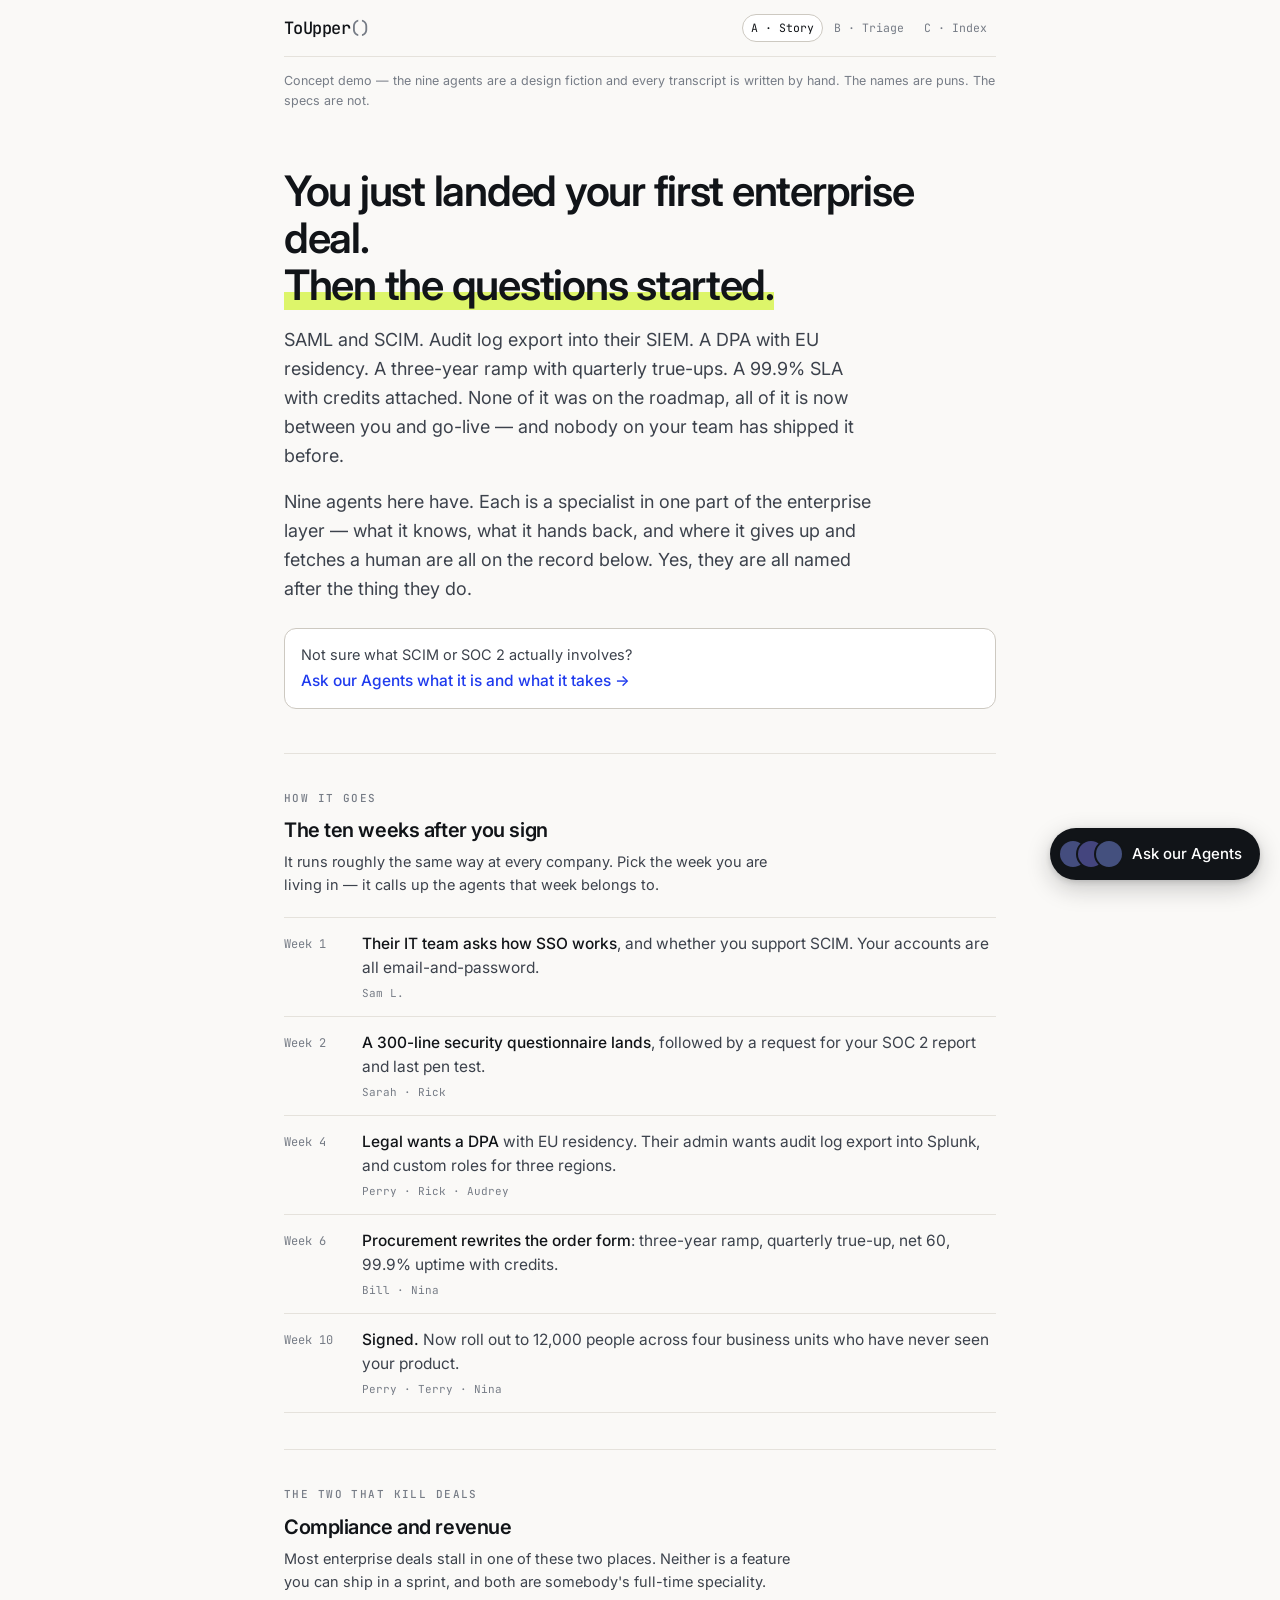
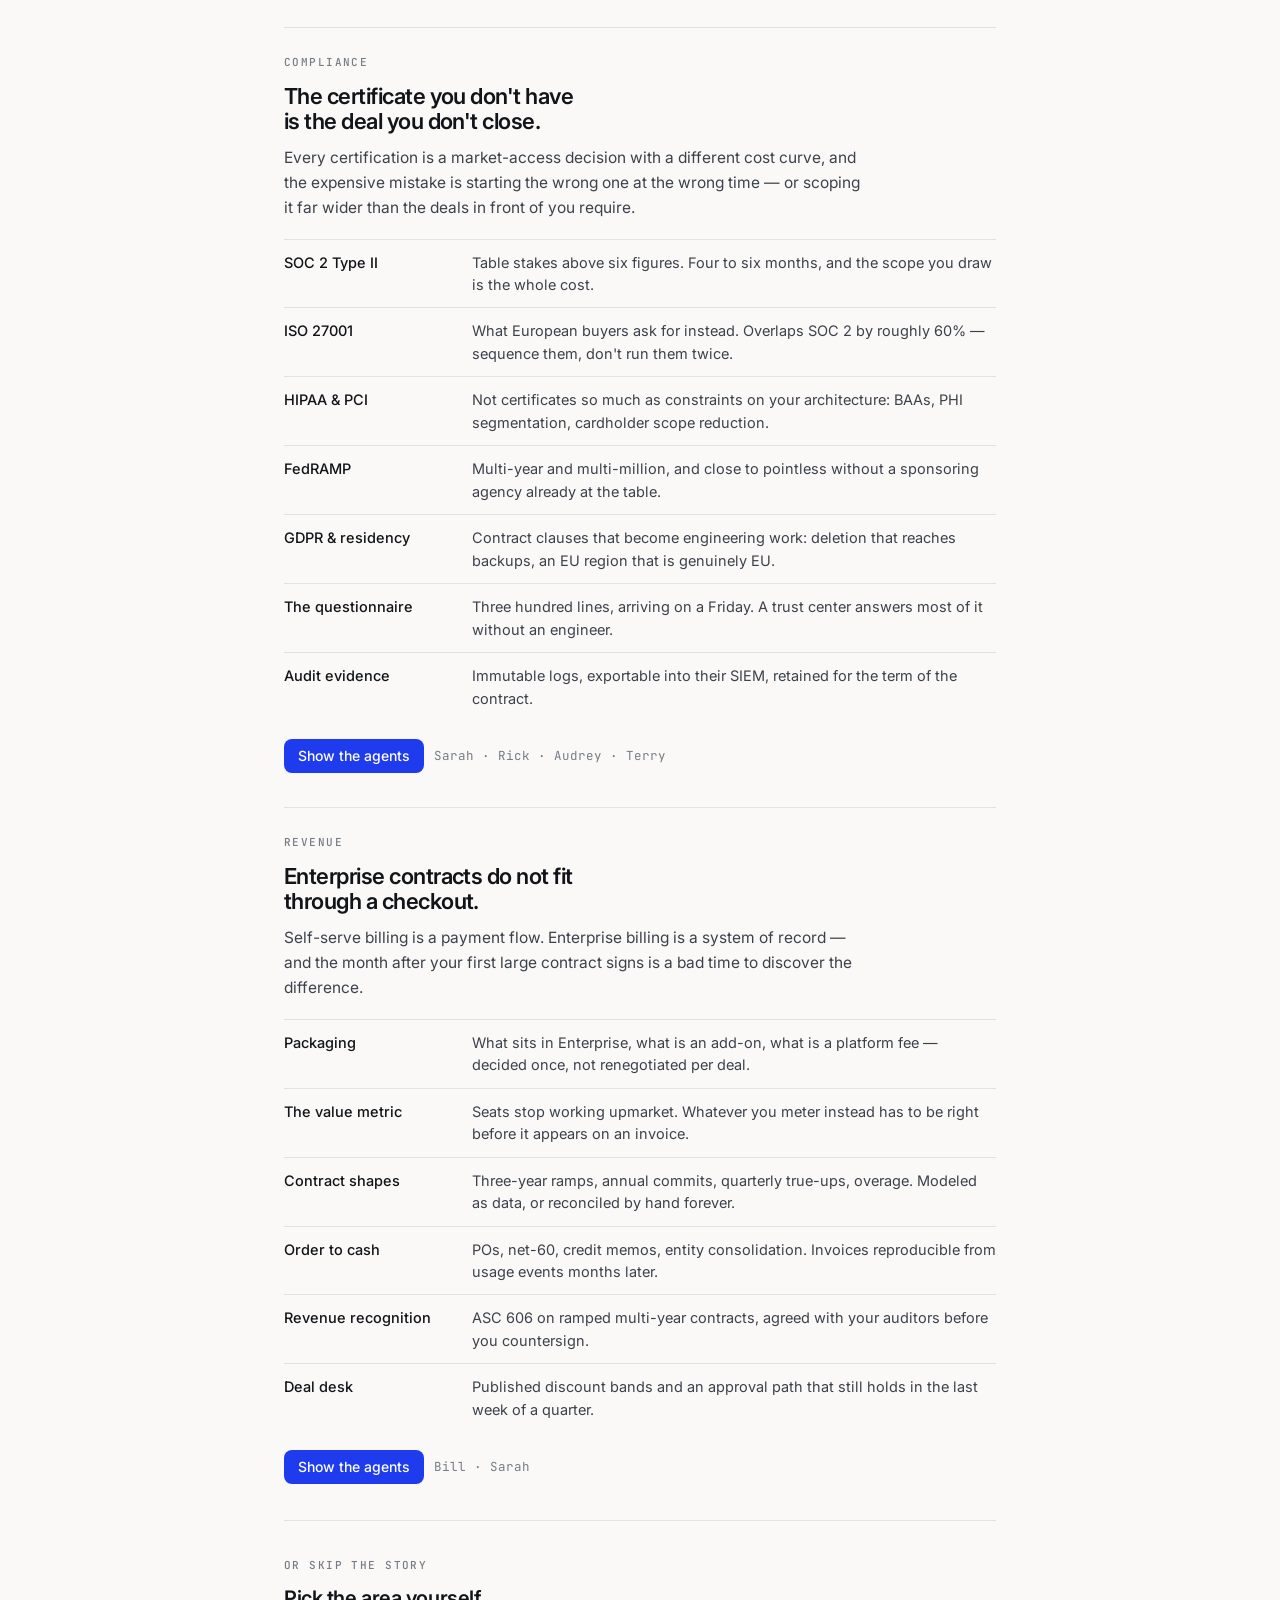
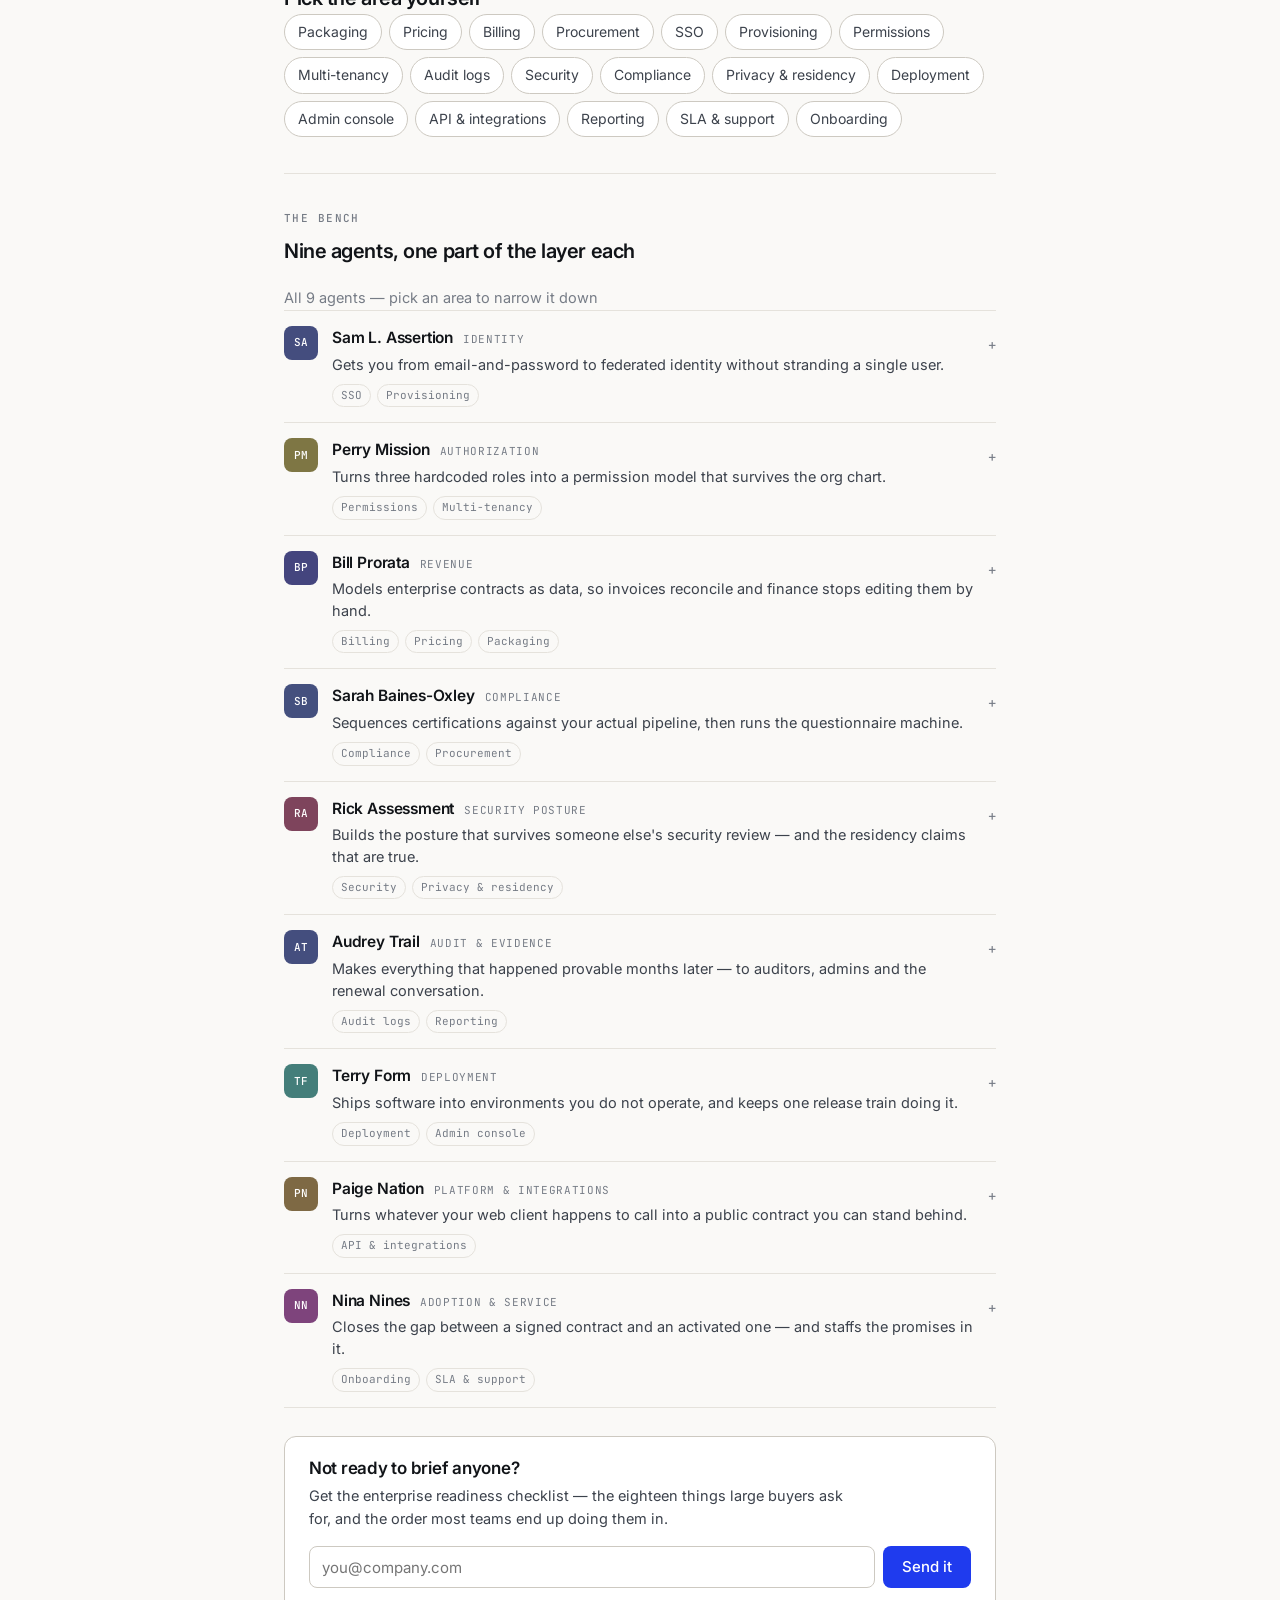
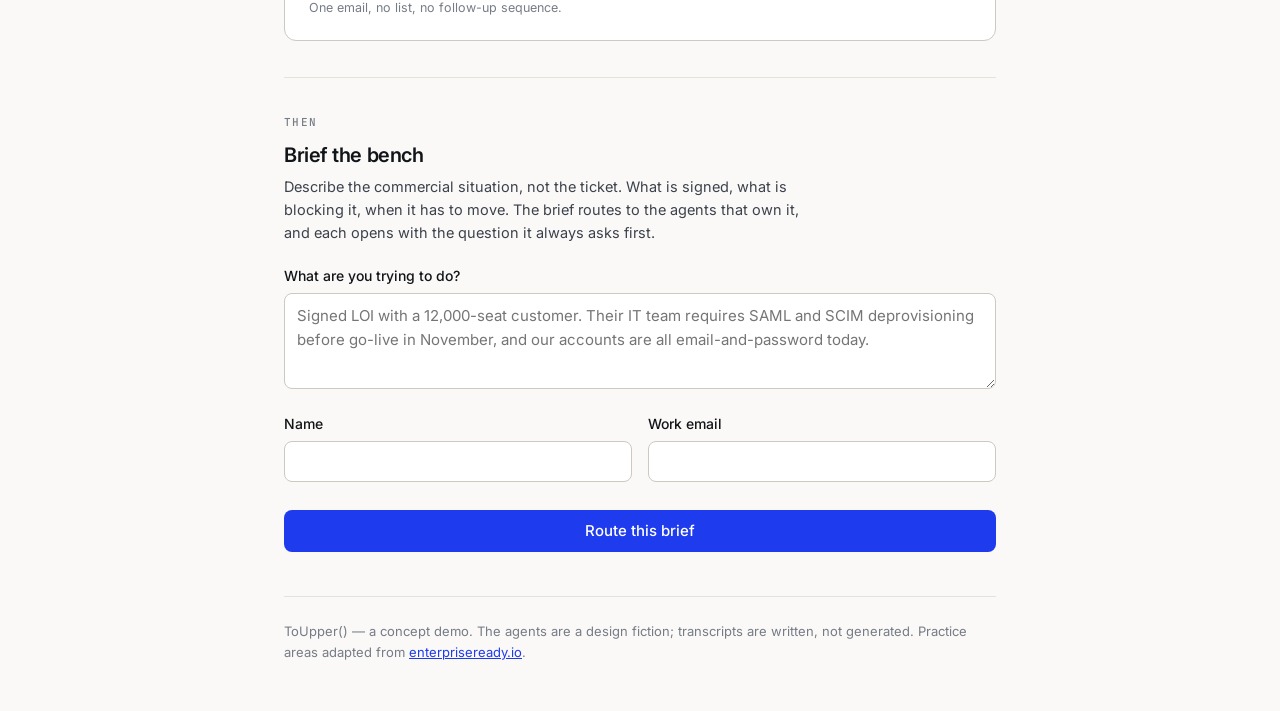
==== commit a143dd7f: "Ask our Agents: the chat becomes a pop-up on every page, answered by the agents The /what chat is re" ====
--- a/index.html
+++ b/index.html
@@ -37,7 +37,7 @@
     <h1>You just landed your first enterprise deal.<br><span class="mark">Then the questions started.</span></h1>
     <p>SAML and SCIM. Audit log export into their SIEM. A DPA with EU residency. A three-year ramp with quarterly true-ups. A 99.9% SLA with credits attached. None of it was on the roadmap, all of it is now between you and go-live — and nobody on your team has shipped it before.</p>
     <p class="mt-1">Nine agents here have. Each is a specialist in one part of the enterprise layer — what it knows, what it hands back, and where it gives up and fetches a human are all on the record below. Yes, they are all named after the thing they do.</p>
-    <a class="askcta" href="/what"><span class="askcta-q">Not sure what SCIM or SOC 2 actually involves?</span><span class="askcta-a">Ask what it is and what it takes to build →</span></a>
+    <a class="askcta" href="/what"><span class="askcta-q">Not sure what SCIM or SOC 2 actually involves?</span><span class="askcta-a">Ask our Agents what it is and what it takes →</span></a>
   </section>
 
   <section class="section">
@@ -101,5 +101,6 @@
 <script src="data/tracks.js"></script>
 <script src="assets/js/lib.js"></script>
 <script src="assets/js/a.js"></script>
+<script src="assets/js/ask-widget.js"></script>
 </body>
 </html>
--- a/assets/css/app.css
+++ b/assets/css/app.css
@@ -432,11 +432,14 @@
 .unk .capture{margin-top:20px}
 .msg.fresh{animation:rise .32s cubic-bezier(.2,.7,.3,1) both}
 
-.typing{display:inline-flex; gap:5px; padding:12px 14px; background:var(--paper);
+.typing{display:inline-flex; align-items:center; gap:10px; padding:8px 14px 8px 8px; background:var(--paper);
   border:1px solid var(--line); border-radius:14px}
-.typing span{width:6px; height:6px; border-radius:50%; background:var(--muted); animation:blink 1s infinite ease-in-out}
-.typing span:nth-child(2){animation-delay:.15s}
-.typing span:nth-child(3){animation-delay:.3s}
+.typing-who{display:inline-flex; align-items:center; gap:8px; font-size:13.5px; color:var(--ink-2)}
+.typing-who .mark-sq{width:26px; height:26px; font-size:10px; border-radius:6px}
+.dots{display:inline-flex; gap:4px}
+.dots span{width:6px; height:6px; border-radius:50%; background:var(--muted); animation:blink 1s infinite ease-in-out}
+.dots span:nth-child(2){animation-delay:.15s}
+.dots span:nth-child(3){animation-delay:.3s}
 @keyframes blink{0%,80%,100%{opacity:.25} 40%{opacity:1}}
 
 /* the answer card */
@@ -537,3 +540,91 @@
   .ans-agent{background:#fff}
   .ans:after{content:"toupper.vercel.app/what"; display:block; margin-top:14px; font-family:var(--mono); font-size:10px; color:#767C86}
 }
+
+/* ===================================================== Ask our Agents ==== */
+/* The agent who owns the topic signs each answer. */
+.ans-by{display:flex; align-items:center; gap:10px; margin:0 0 8px 2px}
+.ans-by b{display:block; font-size:14.5px; font-weight:600; line-height:1.2}
+.ans-by-t{display:block; font-family:var(--mono); font-size:10.5px; letter-spacing:.08em; text-transform:uppercase; color:var(--muted)}
+.ans-by .mark-sq{width:30px; height:30px; font-size:10.5px}
+.q-more{display:inline-flex; align-items:center; min-height:44px; margin-top:4px; font-size:14.5px; font-weight:500; text-decoration:none}
+.act-primary{background:var(--ink); color:#fff; border-color:var(--ink)}
+@media (hover:hover){.act-primary:hover{background:#000; border-color:#000}}
+
+/* overlapping marks: "these people are here" */
+.aoa-faces{display:inline-flex; flex:none}
+.aoa-faces .mark-sq{width:26px; height:26px; font-size:0; border-radius:50%; box-shadow:0 0 0 2px var(--paper)}  /* initials clip when overlapped */
+.aoa-faces .mark-sq + .mark-sq{margin-left:-8px}
+.askhead-faces{margin-bottom:14px}
+.askhead-faces .mark-sq{width:32px; height:32px; box-shadow:0 0 0 2px var(--bg)}
+.askhead-sub{font-size:19px !important; font-weight:500; color:var(--ink) !important; margin-top:6px !important}
+
+/* launcher */
+.aoa-launch{
+  position:fixed; z-index:60; right:max(20px, env(safe-area-inset-right)); bottom:max(20px, env(safe-area-inset-bottom));
+  display:inline-flex; align-items:center; gap:10px; min-height:52px; padding:8px 18px 8px 10px;
+  border:0; border-radius:100px; background:var(--ink); color:#fff; font-size:15px; font-weight:500;
+  box-shadow:0 8px 24px rgba(17,20,24,.22), 0 2px 6px rgba(17,20,24,.14);
+  transition:transform .15s ease;
+}
+.aoa-launch .aoa-faces .mark-sq{box-shadow:0 0 0 2px var(--ink)}
+@media (hover:hover){.aoa-launch:hover{transform:translateY(-2px)}}
+.aoa-open .aoa-launch{display:none}
+
+/* panel */
+.aoa-panel{
+  position:fixed; z-index:70; right:20px; bottom:20px;
+  width:min(440px, calc(100vw - 40px)); height:min(740px, calc(100vh - 40px));
+  display:flex; flex-direction:column; background:var(--bg);
+  border:1px solid var(--line-2); border-radius:18px; overflow:hidden;
+  box-shadow:0 24px 64px rgba(17,20,24,.24), 0 4px 14px rgba(17,20,24,.1);
+  animation:aoa-in .22s cubic-bezier(.2,.7,.3,1) both;
+}
+.aoa-panel[hidden]{display:none}
+@keyframes aoa-in{from{opacity:0; transform:translateY(12px) scale(.98)} to{opacity:1; transform:none}}
+
+.aoa-head{display:flex; align-items:center; gap:12px; padding:12px 12px 12px 16px; border-bottom:1px solid var(--line); background:var(--paper)}
+.aoa-title{flex:1; min-width:0}
+.aoa-title b{display:block; font-size:16px; letter-spacing:-.015em}
+.aoa-title span{display:block; font-size:12.5px; color:var(--muted); white-space:nowrap; overflow:hidden; text-overflow:ellipsis}
+.aoa-close{
+  width:44px; height:44px; flex:none; border:0; border-radius:10px; background:transparent;
+  font-size:26px; line-height:1; color:var(--ink-2);
+}
+@media (hover:hover){.aoa-close:hover{background:var(--bg); color:var(--ink)}}
+
+.aoa-body{flex:1; min-height:0; display:flex; flex-direction:column}
+.aoa-scroll{position:relative; flex:1; min-height:0; overflow-y:auto; overscroll-behavior:contain; padding:4px 14px 0}
+.aoa-panel .thread{padding:12px 0 18px; gap:14px}
+.aoa-panel .askbar{position:static; background:var(--bg); border-top:1px solid var(--line); padding:10px 12px}
+.aoa-panel .askbar .input,.aoa-panel .askbar .btn{min-height:46px}
+.aoa-foot{font-size:11.5px; color:var(--muted); padding:0 14px 10px; line-height:1.45}
+
+/* shorter answers in the panel */
+.aoa-panel .msg.greet > p{font-size:15px}
+.aoa-panel .ans-s,.aoa-panel .ans-agent,.aoa-panel .ans-act,.aoa-panel .ans .capture{padding:16px}
+.aoa-panel .ans-name{font-size:22px}
+.aoa-panel .ans-body{font-size:15px}
+.aoa-panel .ans-why,.aoa-panel .est-scope{font-size:14px}
+.aoa-panel .est-range b{font-size:30px}
+.aoa-panel .seg{display:flex}
+.aoa-panel .seg button{flex:1}
+.aoa-panel .ans-act{display:grid; grid-template-columns:1fr 1fr}
+.aoa-panel .act{justify-content:center; min-height:42px}
+.aoa-panel .act-primary{grid-column:1 / -1}
+.aoa-panel .msg.user{max-width:88%}
+
+@media (max-width:760px){
+  .aoa-launch{min-height:50px; padding:6px 16px 6px 8px; font-size:14.5px}
+  .aoa-open,.aoa-open body{overflow:hidden}
+  .aoa-panel{
+    inset:0; right:auto; bottom:auto; width:100%; height:100%; height:100dvh;
+    border:0; border-radius:0; animation-name:aoa-up;
+    padding-top:env(safe-area-inset-top); padding-bottom:env(safe-area-inset-bottom);
+  }
+  .aoa-panel .askbar .input{font-size:16px}
+  .aoa-panel .act{min-height:44px}
+}
+@keyframes aoa-up{from{transform:translateY(24px); opacity:0} to{transform:none; opacity:1}}
+
+@media print{ .aoa-launch,.aoa-panel{display:none !important} }
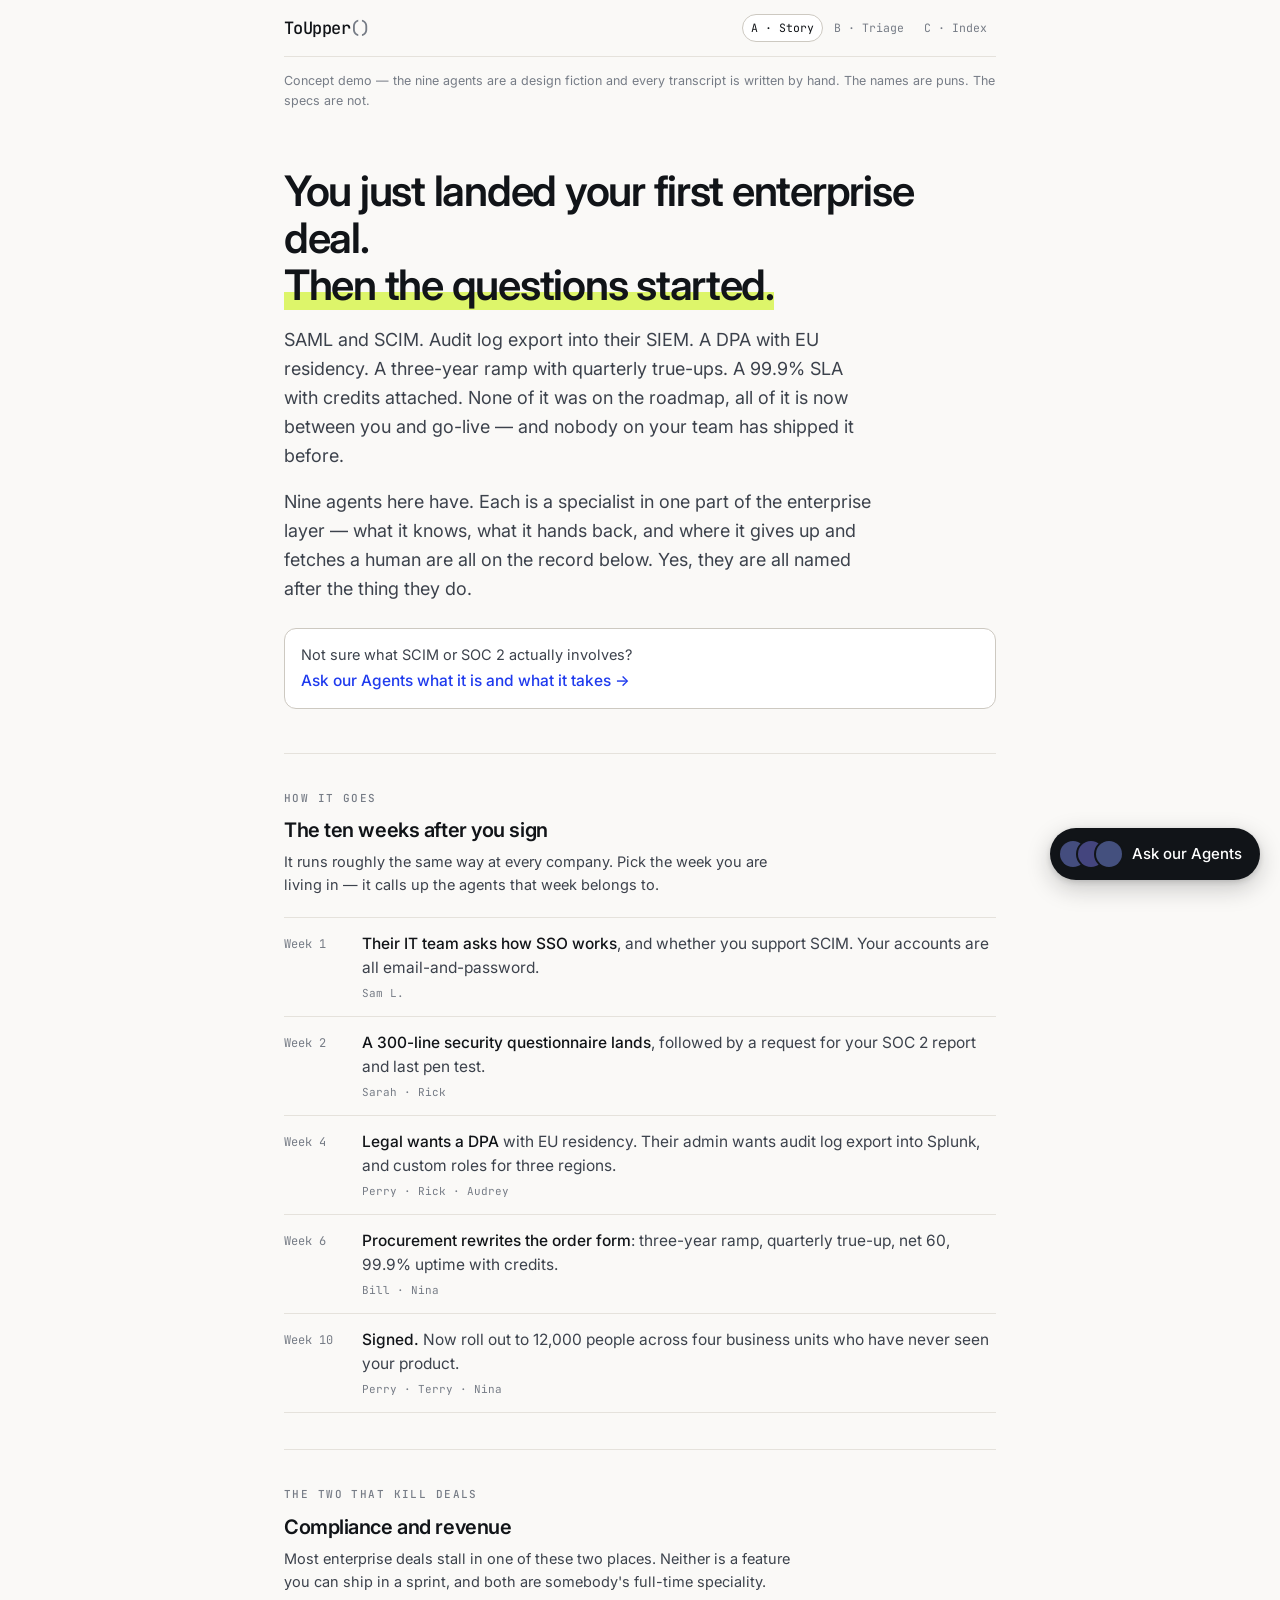
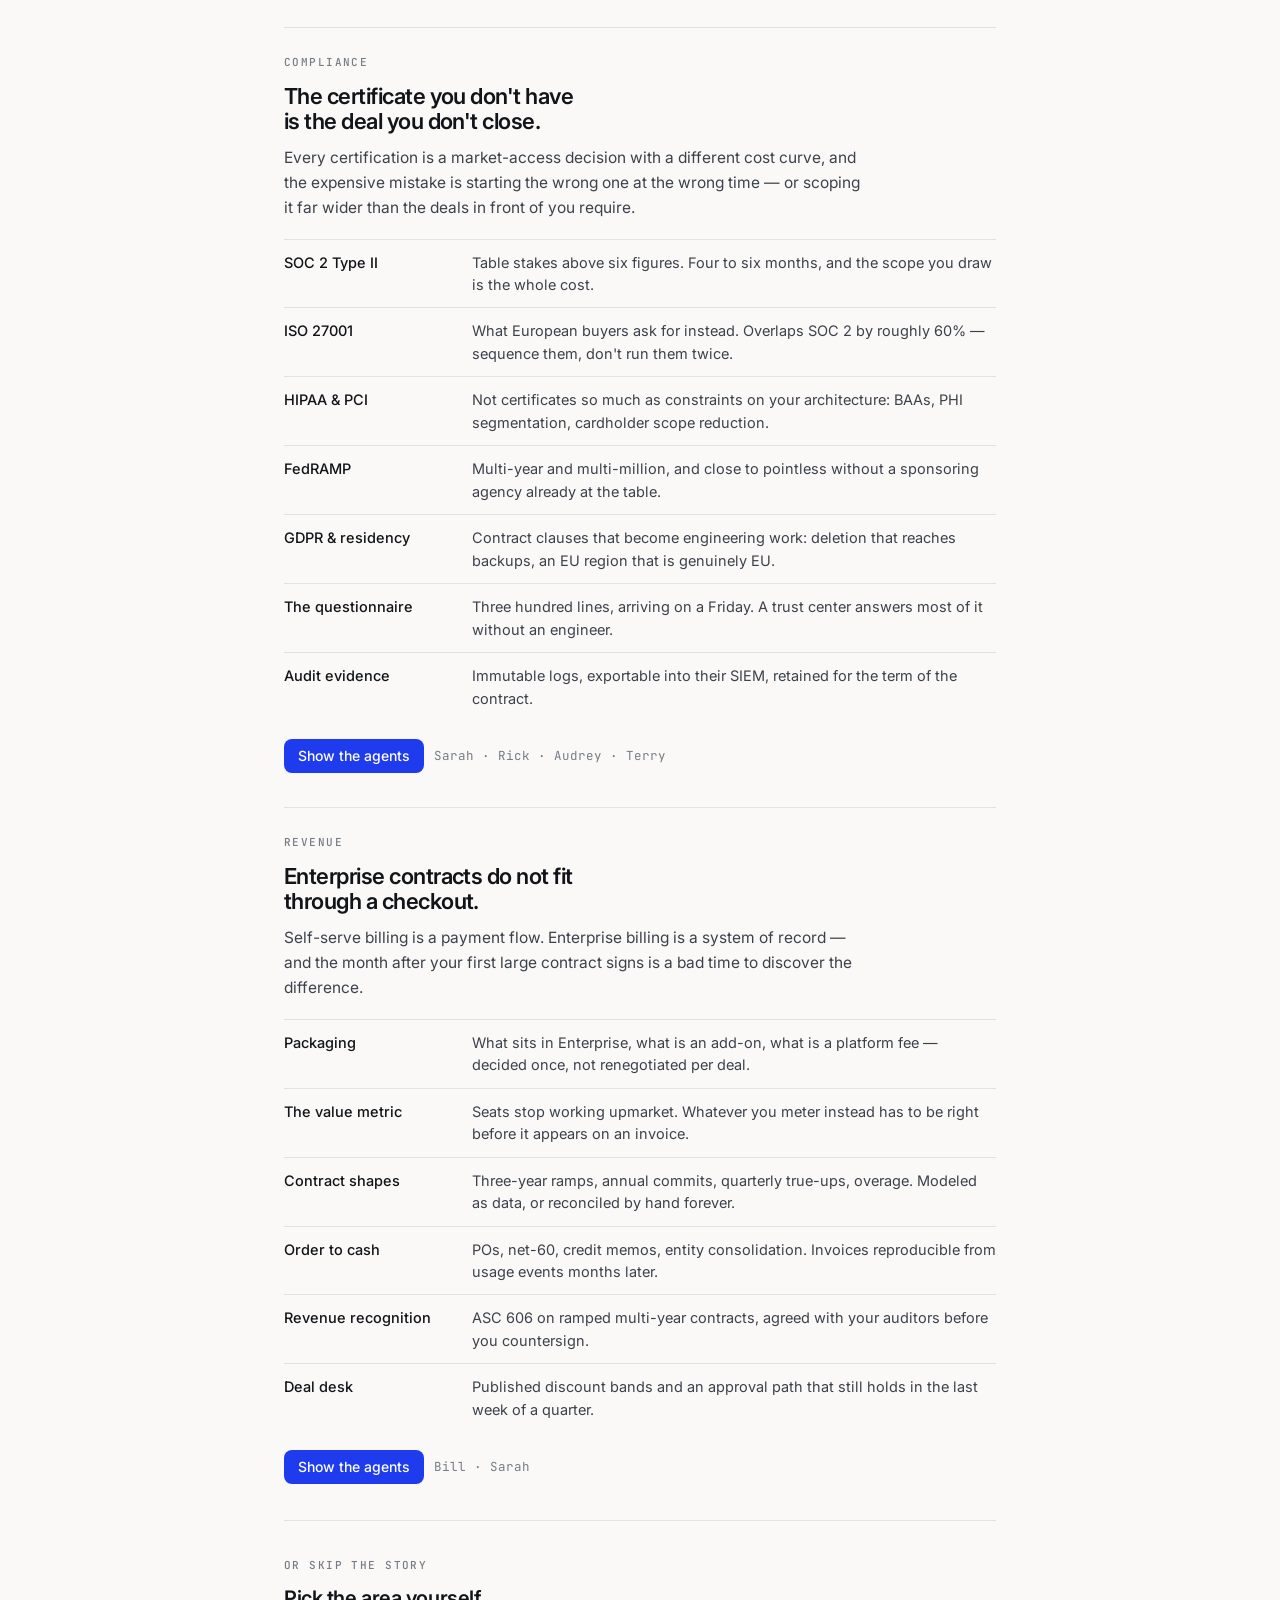
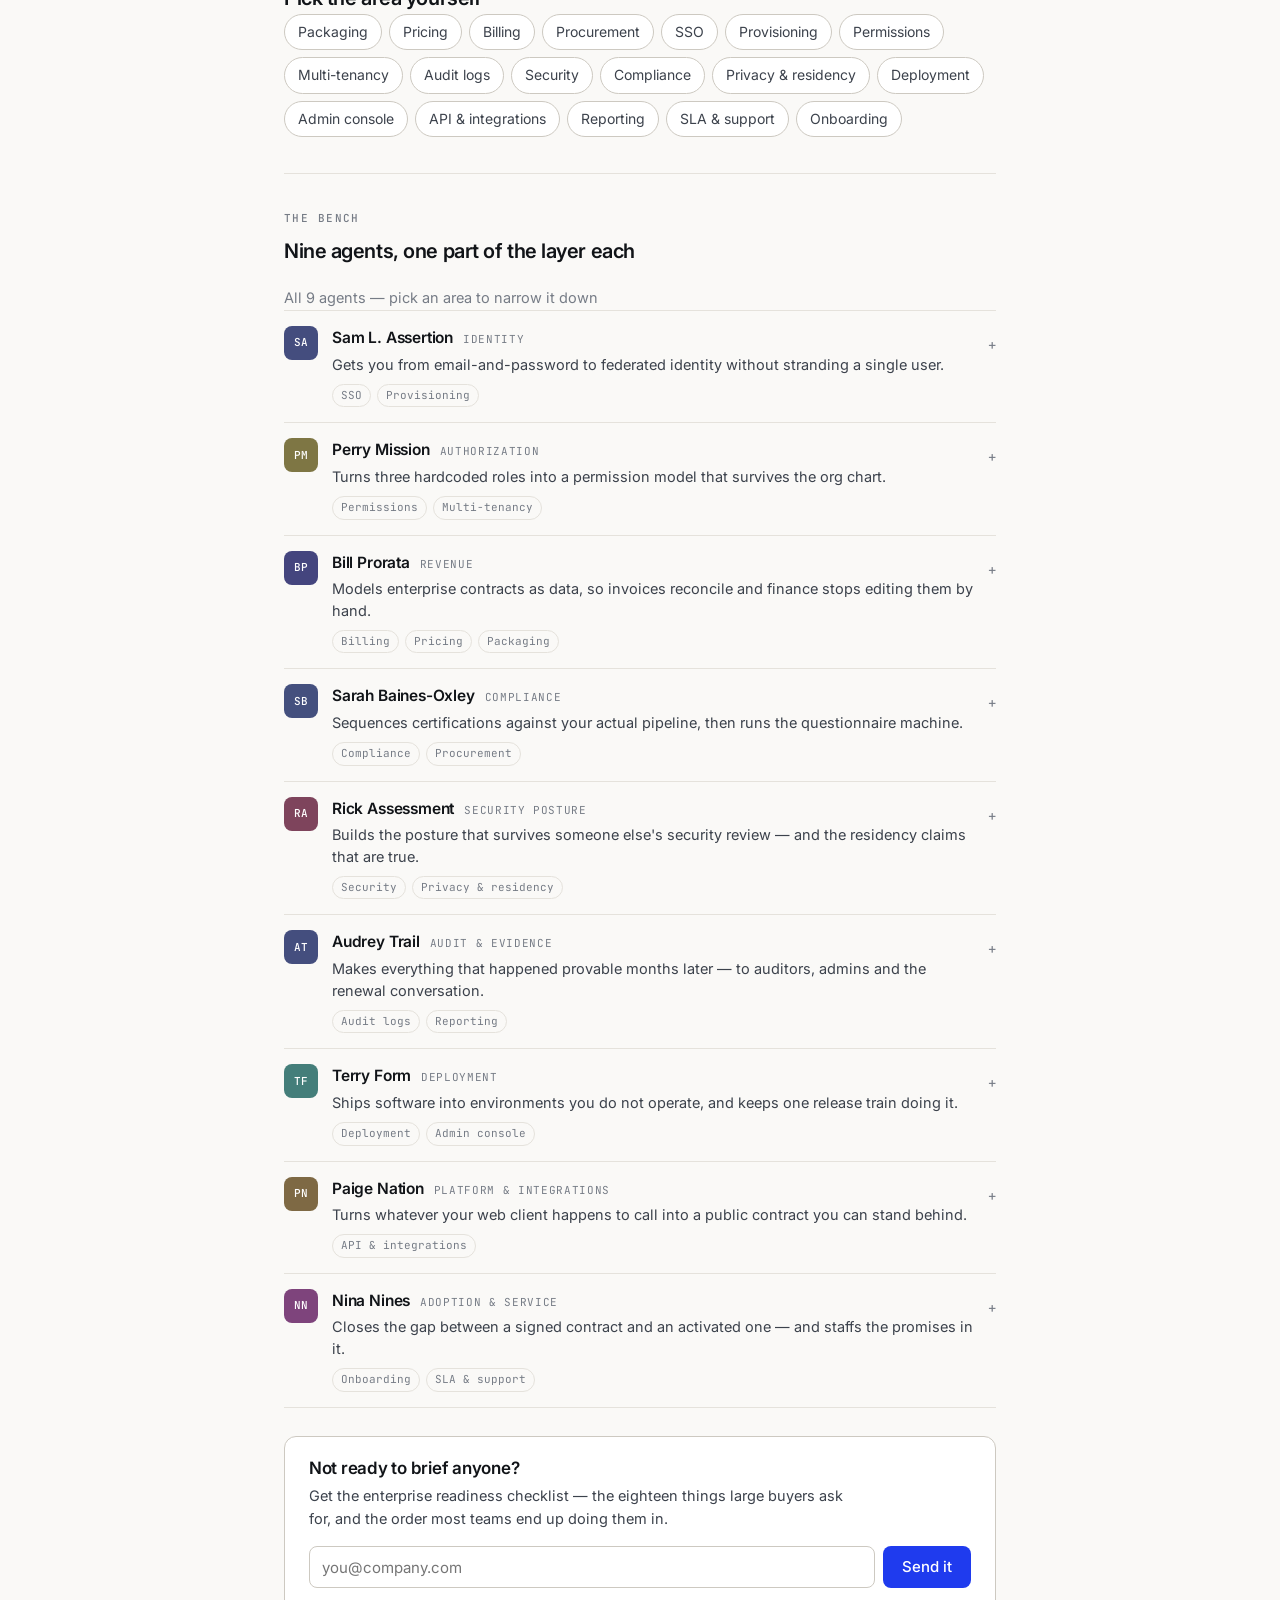
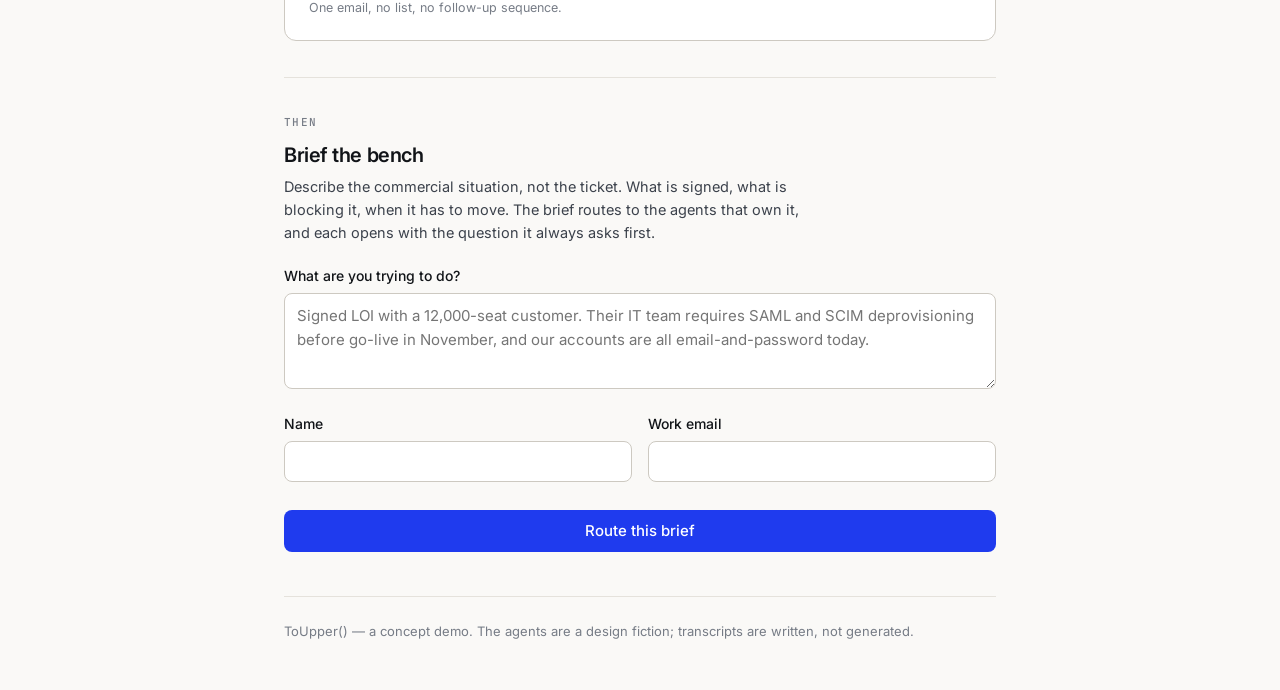
==== commit 1c879eb2: "Remove the enterpriseready.io derivation; the taxonomy is now ToUpper's own The practice areas were " ====
--- a/index.html
+++ b/index.html
@@ -92,7 +92,6 @@
 
   <div class="foot">
     ToUpper() — a concept demo. The agents are a design fiction; transcripts are written, not generated.
-    Practice areas adapted from <a href="https://www.enterpriseready.io/" rel="noopener noreferrer">enterpriseready.io</a>.
   </div>
 </main>
 
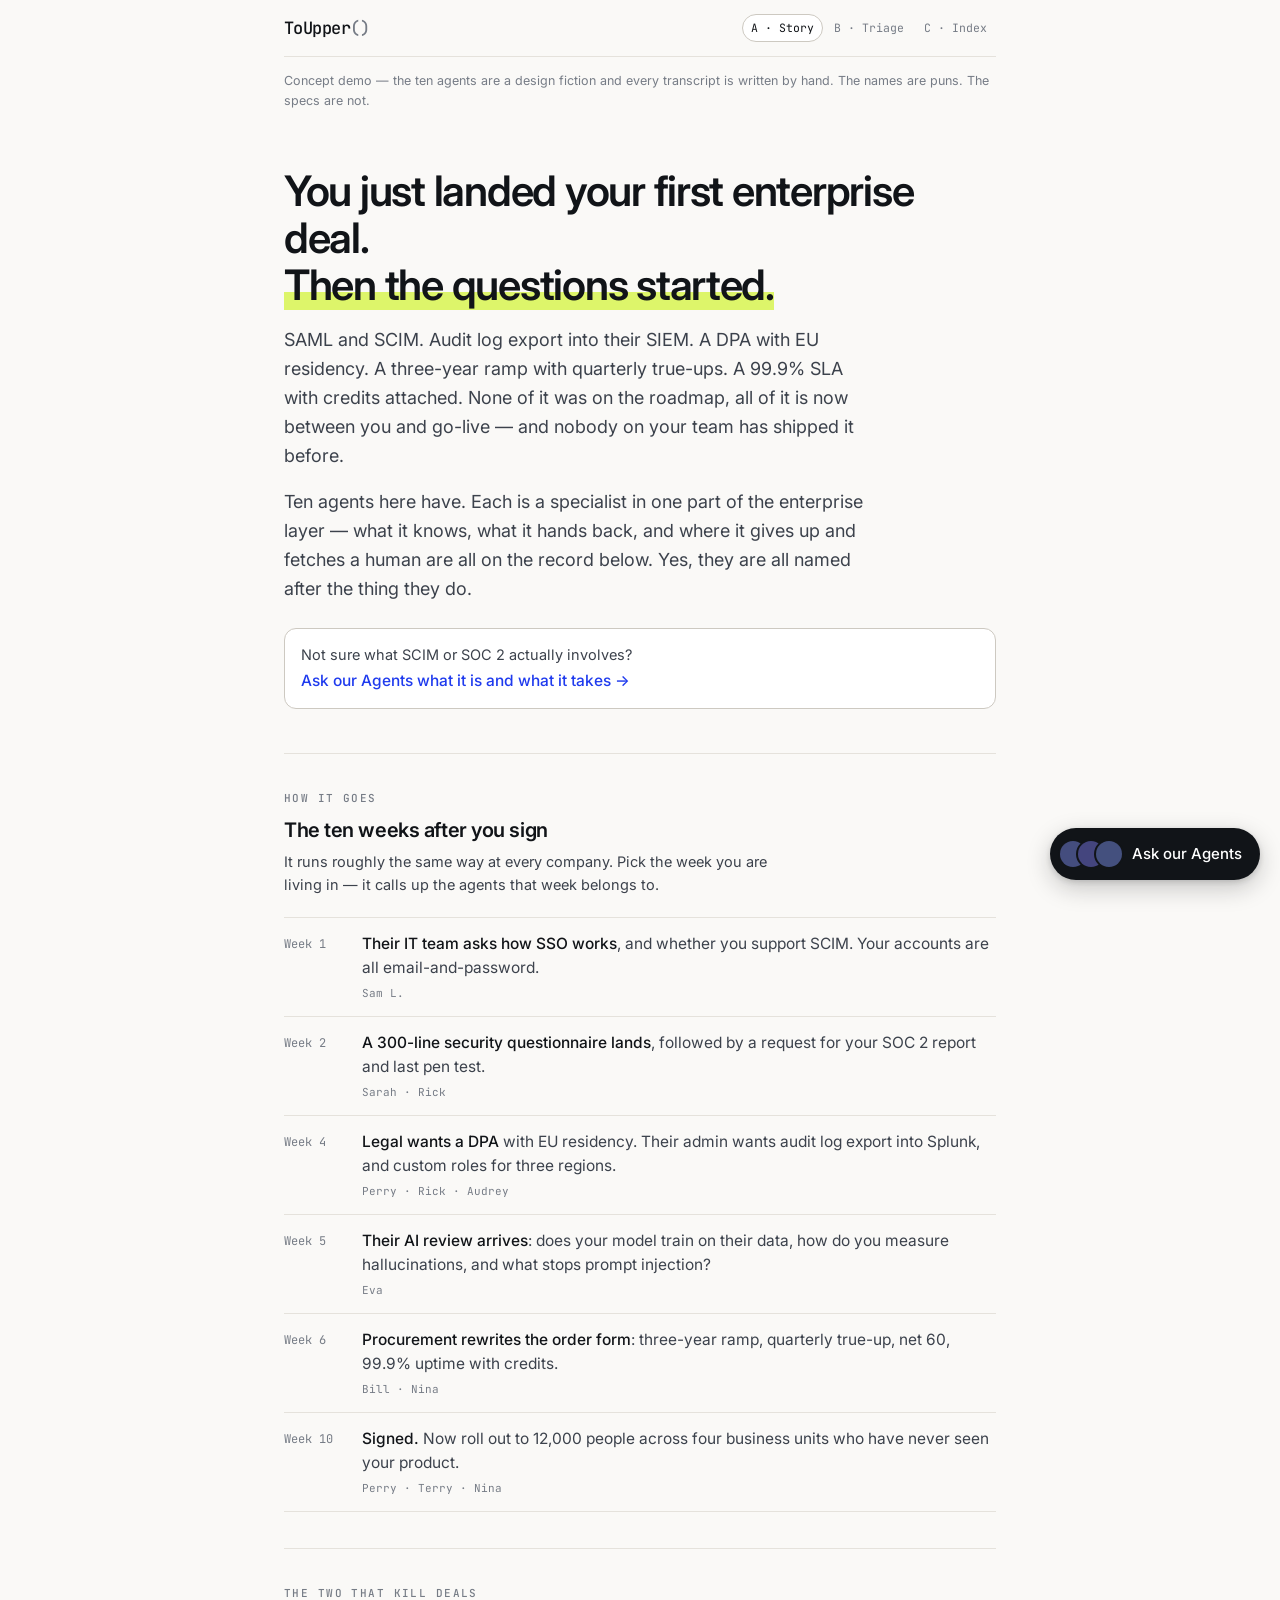
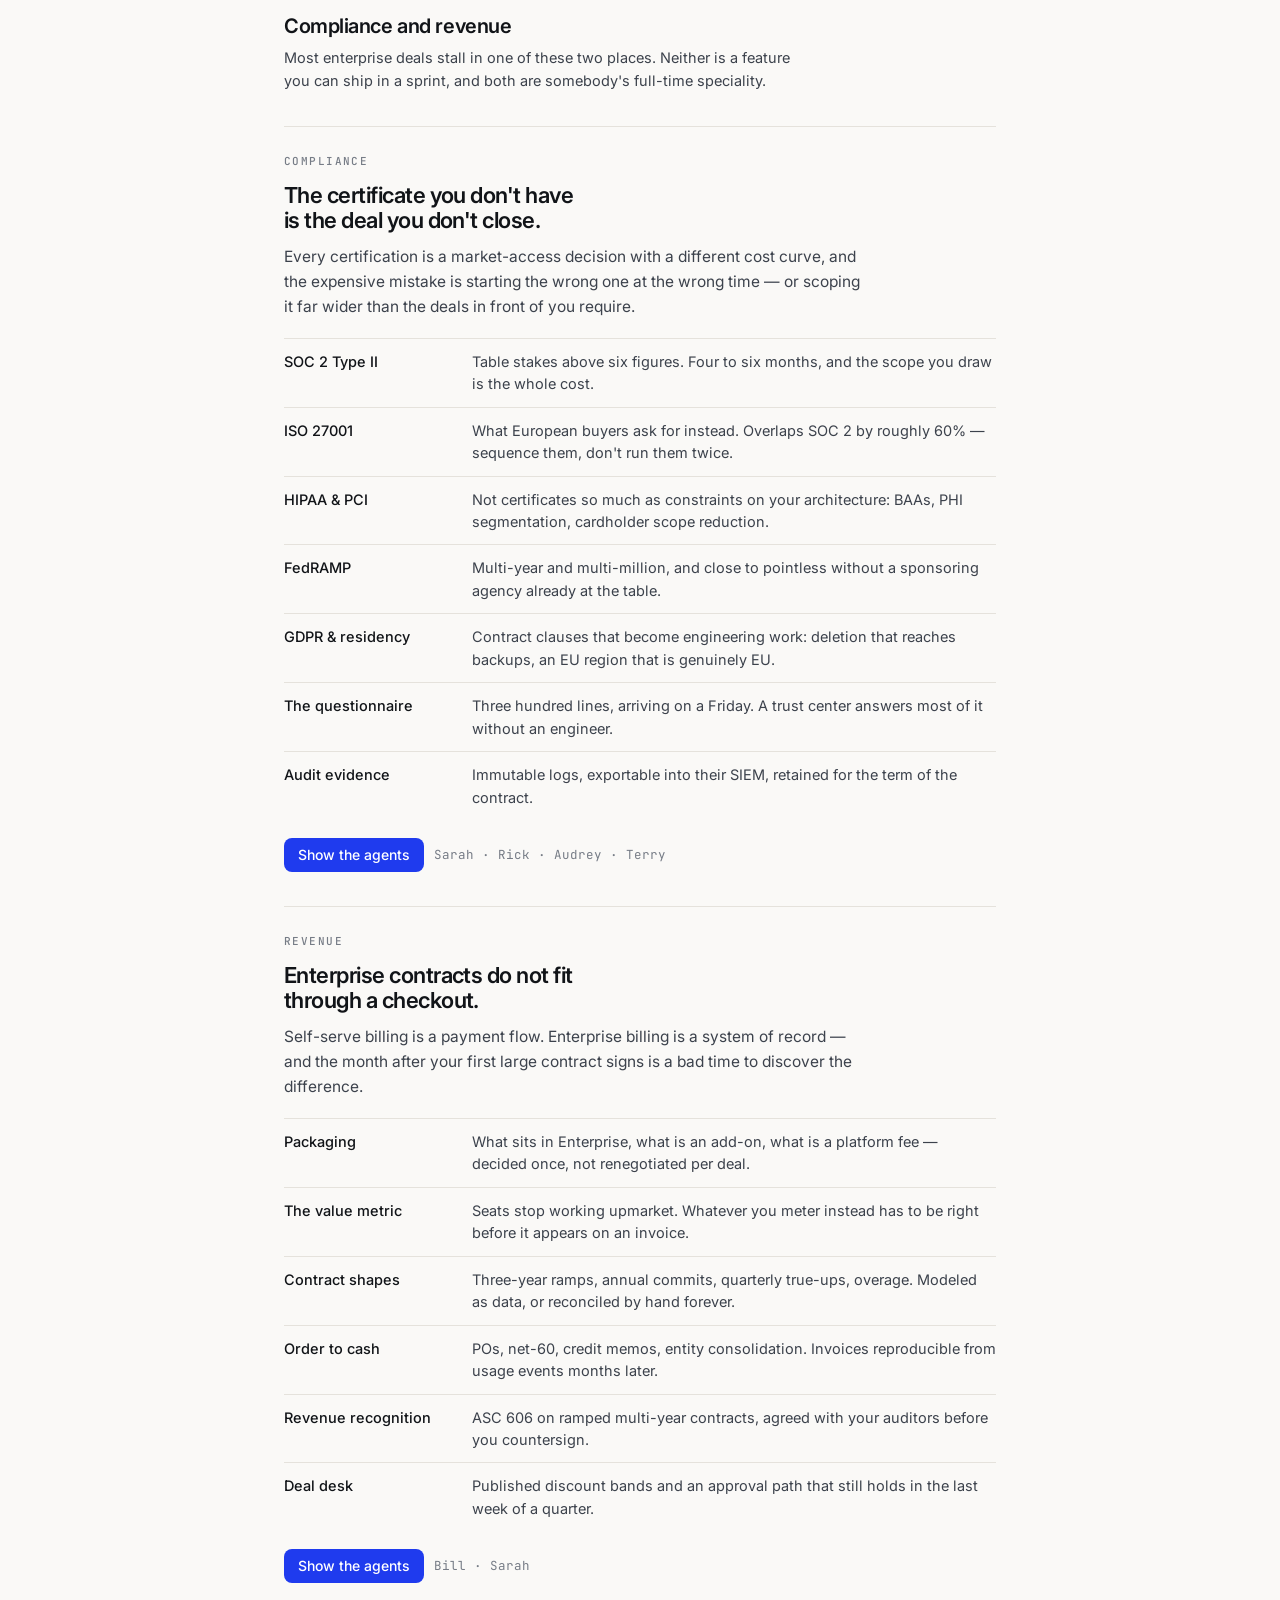
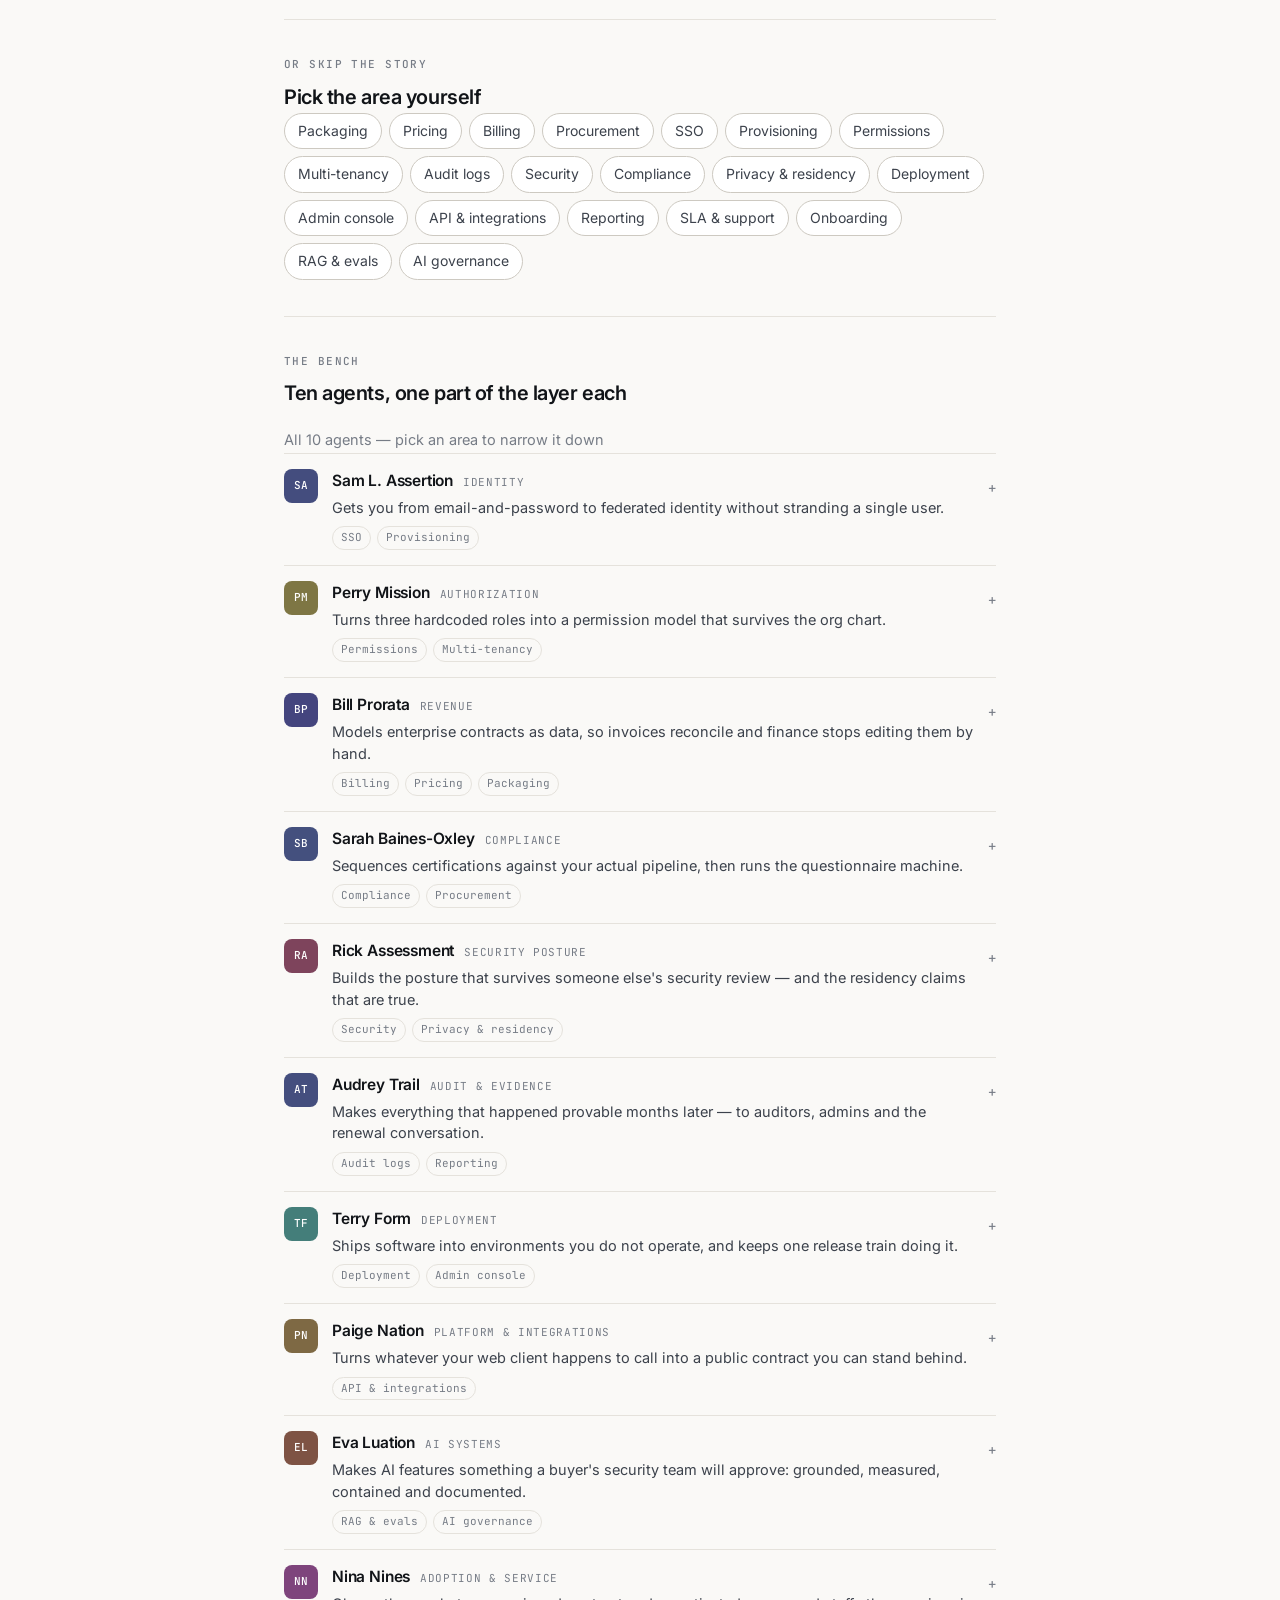
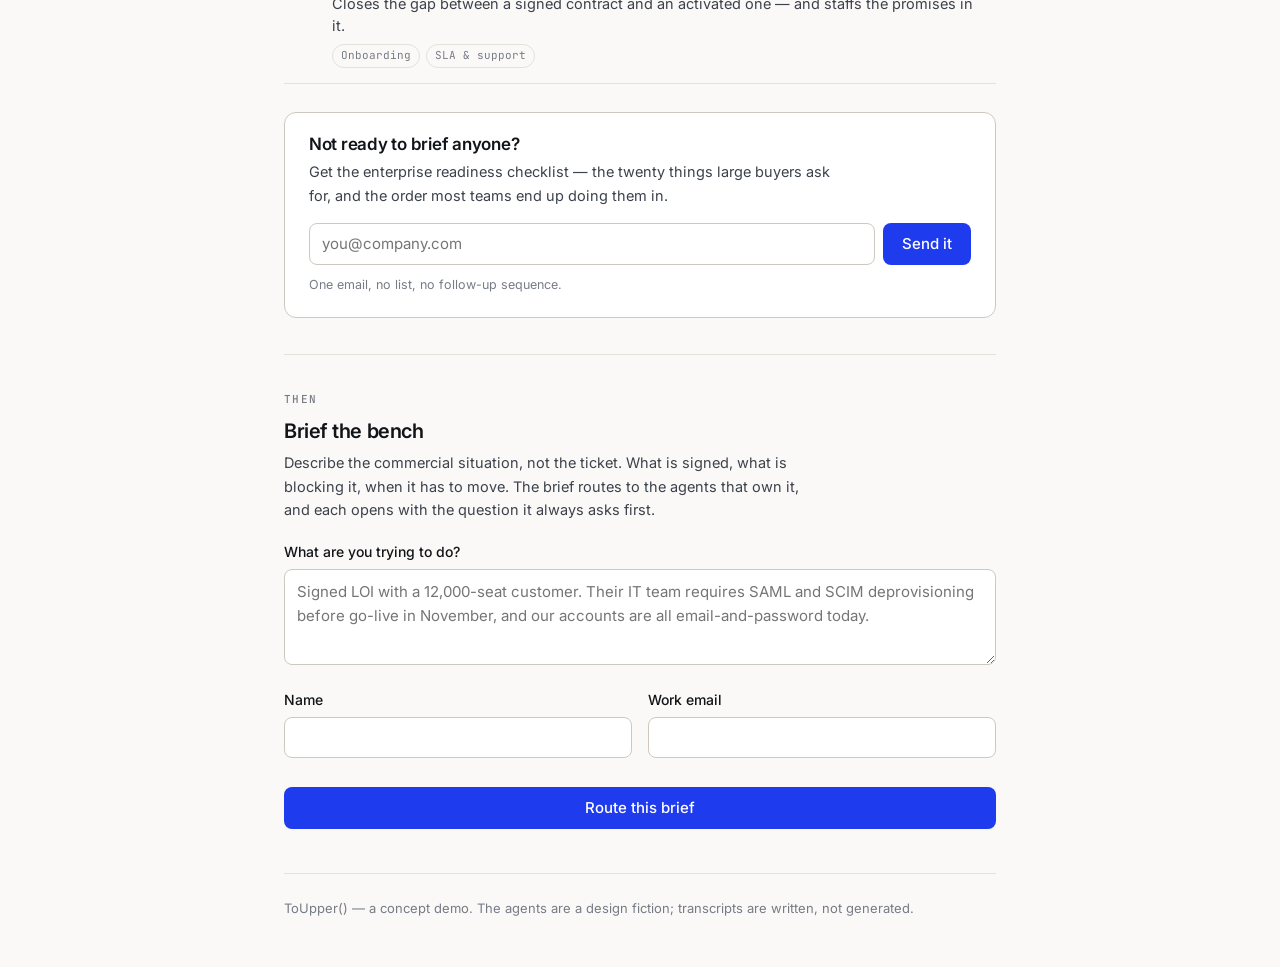
==== commit 5999414d: "Add AI & Agents: RAG, evals, guardrails and governance, owned by Eva Luation Enterprise procurement " ====
--- a/index.html
+++ b/index.html
@@ -3,14 +3,14 @@
 <head>
 <meta charset="utf-8">
 <meta name="viewport" content="width=device-width,initial-scale=1">
-<title>ToUpper — nine agents for the enterprise layer</title>
-<meta name="description" content="You just landed your first enterprise deal. Nine specialist AI agents for the enterprise layer — identity, authorization, revenue, compliance, security, audit, deployment, platform and adoption.">
+<title>ToUpper — ten agents for the enterprise layer</title>
+<meta name="description" content="You just landed your first enterprise deal. Ten specialist AI agents for the enterprise layer — identity, authorization, revenue, compliance, security, audit, deployment, platform and adoption.">
 <link rel="icon" href="data:image/svg+xml,<svg xmlns='http://www.w3.org/2000/svg' viewBox='0 0 100 100'><rect width='100' height='100' rx='20' fill='%23111418'/><text y='70' x='50' text-anchor='middle' font-size='60' font-family='monospace' fill='%23DDF56A'>&#8593;</text></svg>">
 <link rel="canonical" href="https://toupper.vercel.app/">
 <meta property="og:type" content="website">
 <meta property="og:site_name" content="ToUpper">
-<meta property="og:title" content="ToUpper — nine agents for the enterprise layer">
-<meta property="og:description" content="You just landed your first enterprise deal. Then the questions started. Nine specialist agents for SSO, permissions, billing, compliance, security, audit, deployment, platform and adoption.">
+<meta property="og:title" content="ToUpper — ten agents for the enterprise layer">
+<meta property="og:description" content="You just landed your first enterprise deal. Then the questions started. Ten specialist agents for SSO, permissions, billing, compliance, security, audit, deployment, platform and adoption.">
 <meta property="og:url" content="https://toupper.vercel.app/">
 <meta name="twitter:card" content="summary">
 <meta name="theme-color" content="#FAF9F7">
@@ -28,7 +28,7 @@
       <a href="variant-c.html">C · Index</a>
     </nav>
   </div>
-  <p class="tiny muted demo mt-1">Concept demo — the nine agents are a design fiction and every transcript is written by hand. The names are puns. The specs are not.</p>
+  <p class="tiny muted demo mt-1">Concept demo — the ten agents are a design fiction and every transcript is written by hand. The names are puns. The specs are not.</p>
 </div>
 
 <main class="wrap">
@@ -36,7 +36,7 @@
   <section class="hero">
     <h1>You just landed your first enterprise deal.<br><span class="mark">Then the questions started.</span></h1>
     <p>SAML and SCIM. Audit log export into their SIEM. A DPA with EU residency. A three-year ramp with quarterly true-ups. A 99.9% SLA with credits attached. None of it was on the roadmap, all of it is now between you and go-live — and nobody on your team has shipped it before.</p>
-    <p class="mt-1">Nine agents here have. Each is a specialist in one part of the enterprise layer — what it knows, what it hands back, and where it gives up and fetches a human are all on the record below. Yes, they are all named after the thing they do.</p>
+    <p class="mt-1">Ten agents here have. Each is a specialist in one part of the enterprise layer — what it knows, what it hands back, and where it gives up and fetches a human are all on the record below. Yes, they are all named after the thing they do.</p>
     <a class="askcta" href="/what"><span class="askcta-q">Not sure what SCIM or SOC 2 actually involves?</span><span class="askcta-a">Ask our Agents what it is and what it takes →</span></a>
   </section>
 
@@ -62,7 +62,7 @@
 
   <section class="section" id="results">
     <span class="eyebrow">The bench</span>
-    <h2 class="h-sm mb-2">Nine agents, one part of the layer each</h2>
+    <h2 class="h-sm mb-2">Ten agents, one part of the layer each</h2>
     <div class="count">
       <span class="small muted" id="count"></span>
       <button class="clear hide" id="clear">Clear</button>
--- a/assets/css/app.css
+++ b/assets/css/app.css
@@ -541,6 +541,17 @@
   .ans:after{content:"toupper.vercel.app/what"; display:block; margin-top:14px; font-family:var(--mono); font-size:10px; color:#767C86}
 }
 
+/* linked platforms in the "Buy and integrate" view */
+.vendors{display:flex; flex-wrap:wrap; gap:8px; margin-top:8px}
+.vendor{
+  display:inline-flex; align-items:center; gap:6px; min-height:40px; padding:0 14px;
+  border:1px solid var(--line-2); border-radius:10px; background:var(--paper);
+  font-size:15px; font-weight:500; color:var(--ink); text-decoration:none;
+}
+.vendor span[aria-hidden]{font-size:12px; color:var(--accent)}
+@media (hover:hover){.vendor:hover{border-color:var(--accent); color:var(--accent)}}
+@media (max-width:760px){.vendor{min-height:44px}}
+
 /* ===================================================== Ask our Agents ==== */
 /* The agent who owns the topic signs each answer. */
 .ans-by{display:flex; align-items:center; gap:10px; margin:0 0 8px 2px}
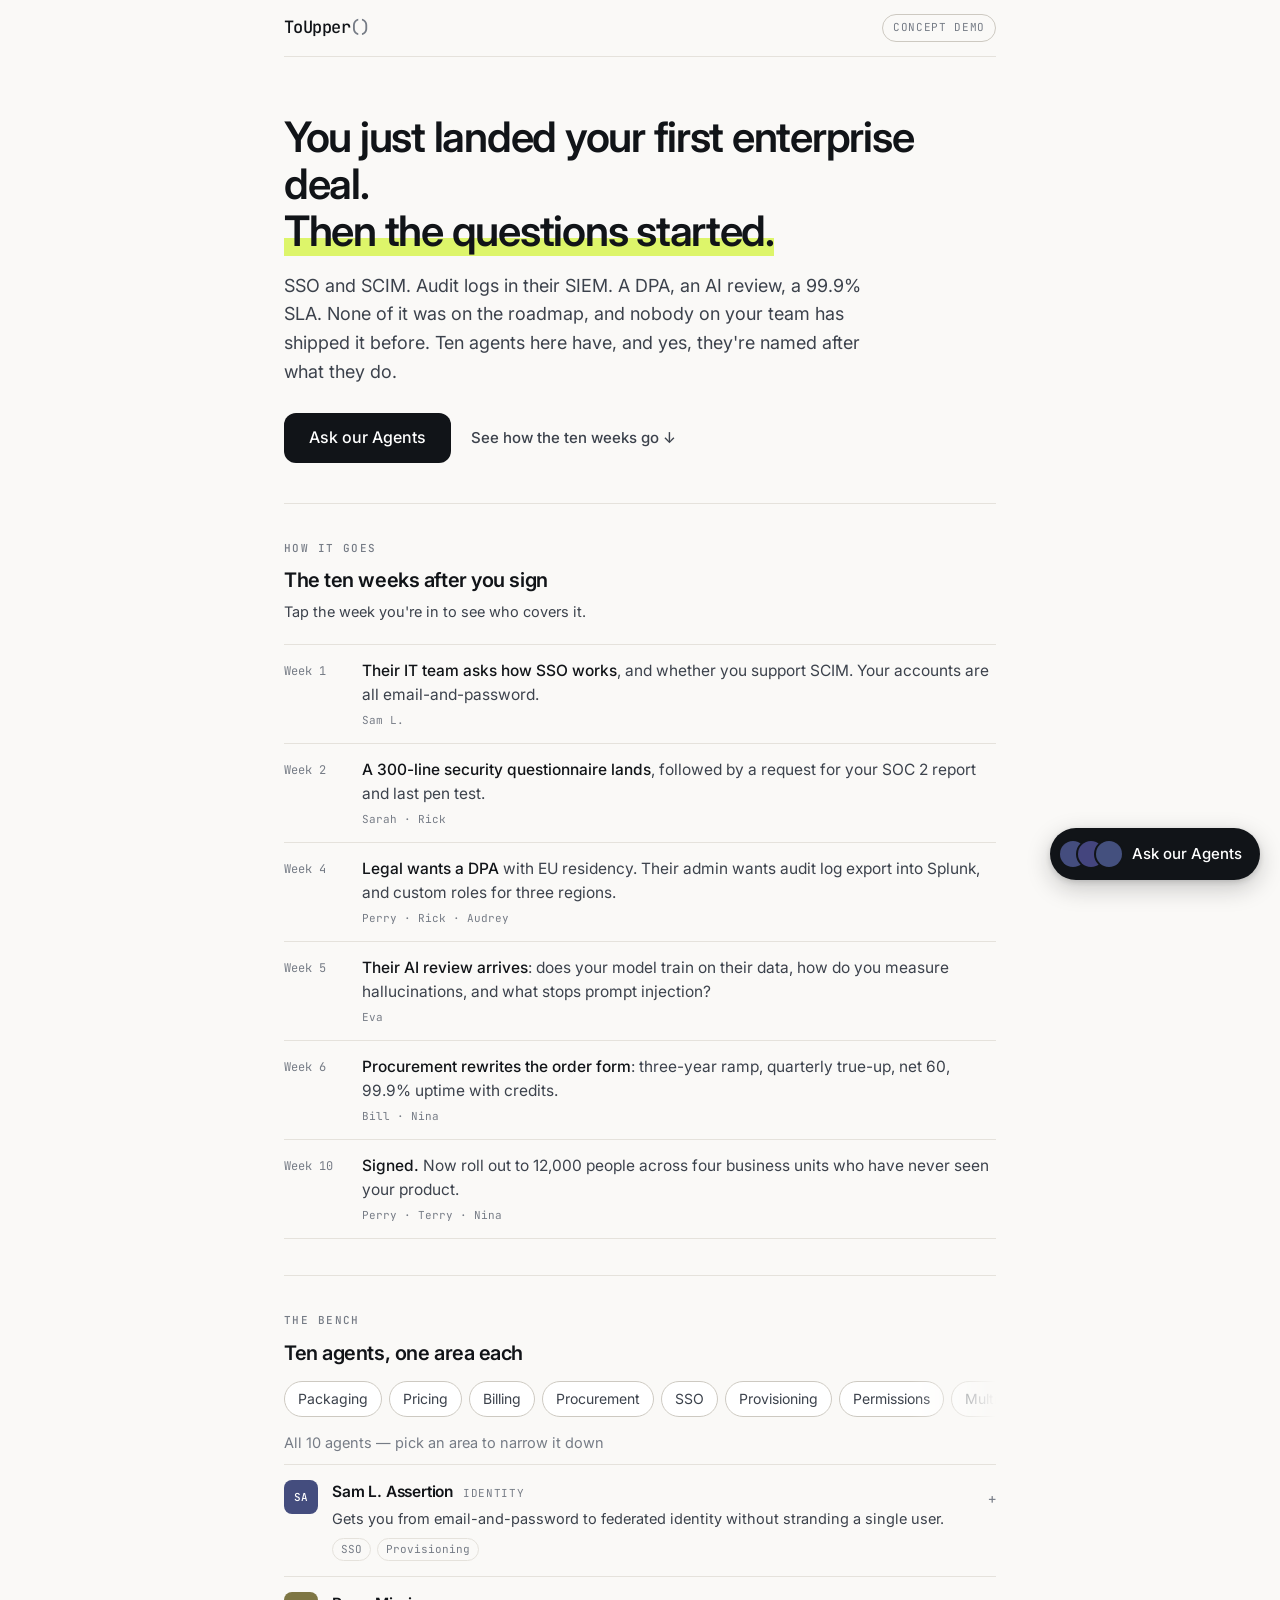
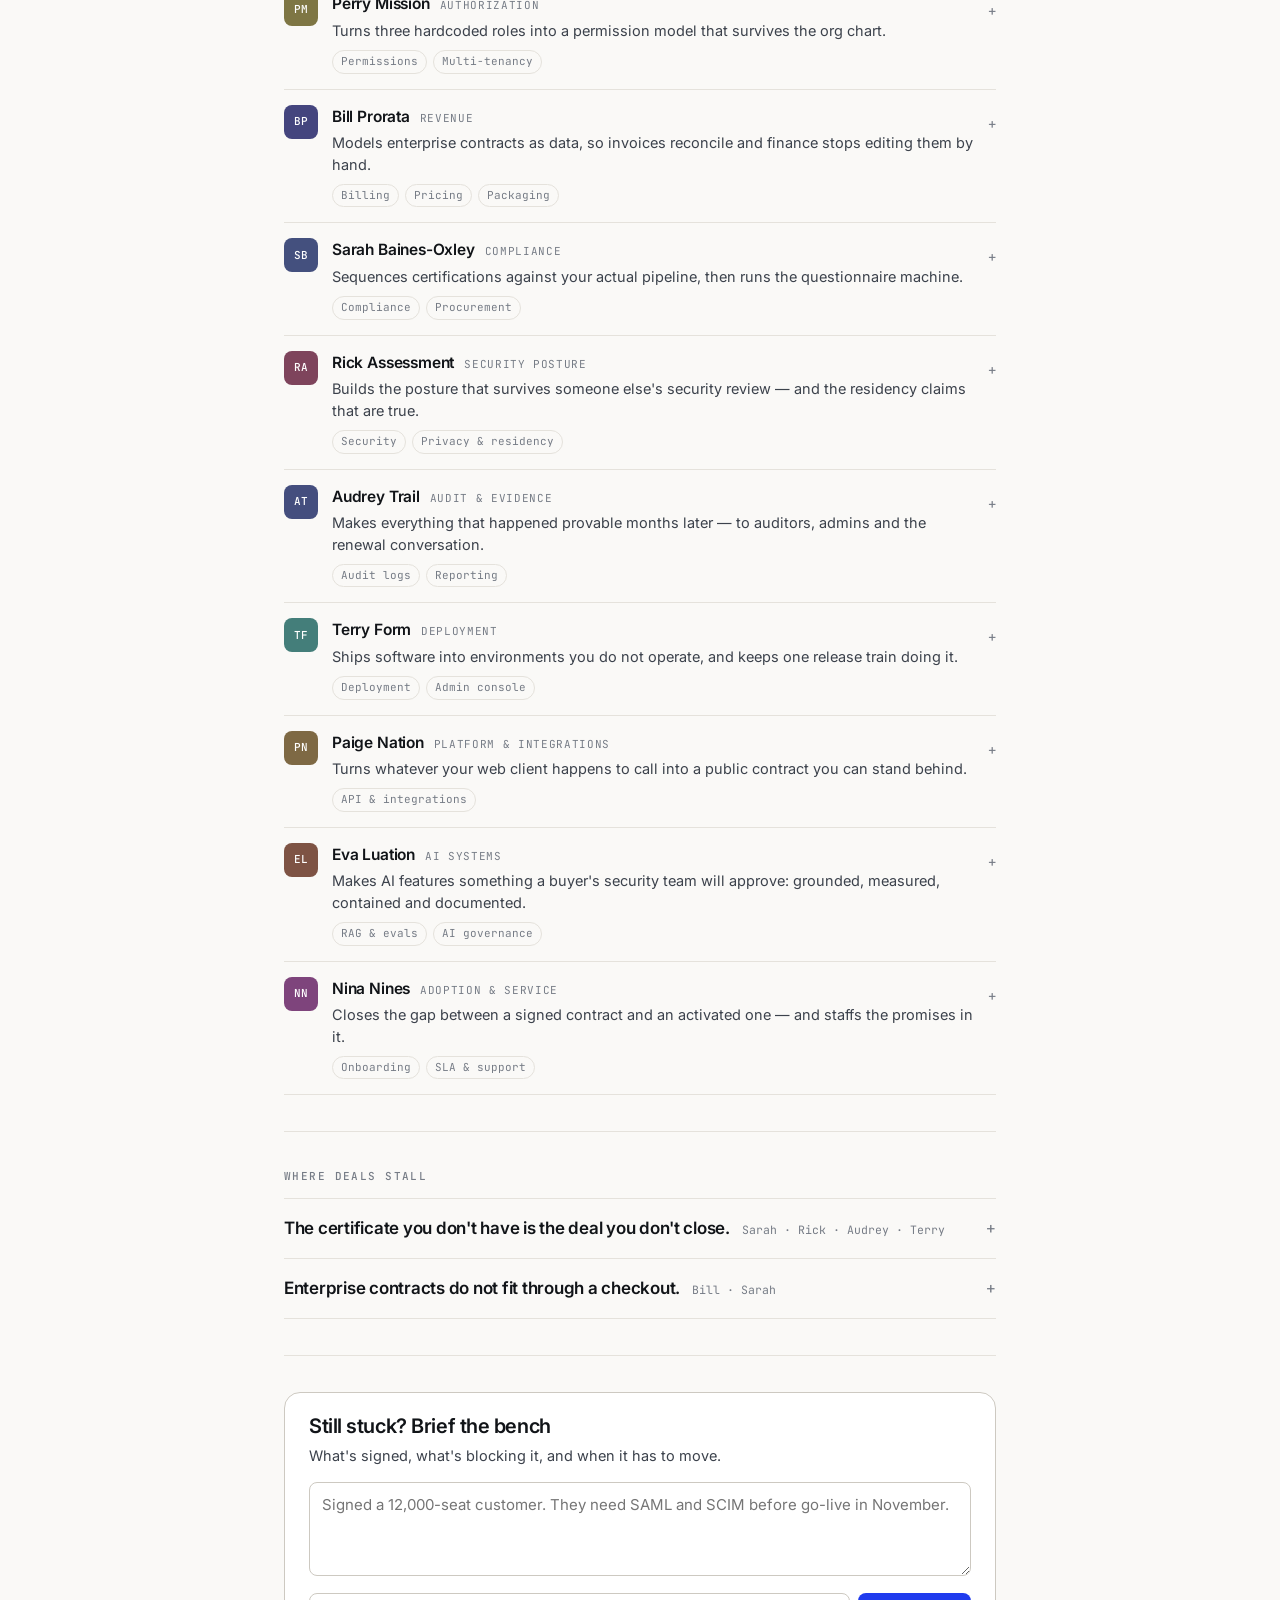
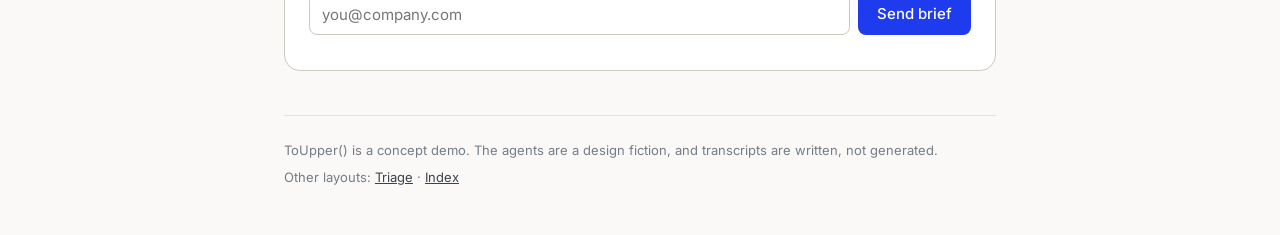
==== commit e17b025e: "Sleeker: one path per job, lighter answer cards The home page asked visitors to act in nine ways, se" ====
--- a/index.html
+++ b/index.html
@@ -2,15 +2,15 @@
 <html lang="en">
 <head>
 <meta charset="utf-8">
-<meta name="viewport" content="width=device-width,initial-scale=1">
+<meta name="viewport" content="width=device-width,initial-scale=1,viewport-fit=cover">
 <title>ToUpper — ten agents for the enterprise layer</title>
-<meta name="description" content="You just landed your first enterprise deal. Ten specialist AI agents for the enterprise layer — identity, authorization, revenue, compliance, security, audit, deployment, platform and adoption.">
+<meta name="description" content="You just landed your first enterprise deal. Ten specialist AI agents for the enterprise layer: identity, permissions, revenue, compliance, security, audit, deployment, platform, AI and adoption.">
 <link rel="icon" href="data:image/svg+xml,<svg xmlns='http://www.w3.org/2000/svg' viewBox='0 0 100 100'><rect width='100' height='100' rx='20' fill='%23111418'/><text y='70' x='50' text-anchor='middle' font-size='60' font-family='monospace' fill='%23DDF56A'>&#8593;</text></svg>">
 <link rel="canonical" href="https://toupper.vercel.app/">
 <meta property="og:type" content="website">
 <meta property="og:site_name" content="ToUpper">
 <meta property="og:title" content="ToUpper — ten agents for the enterprise layer">
-<meta property="og:description" content="You just landed your first enterprise deal. Then the questions started. Ten specialist agents for SSO, permissions, billing, compliance, security, audit, deployment, platform and adoption.">
+<meta property="og:description" content="You just landed your first enterprise deal. Then the questions started. Ten specialist agents for SSO, permissions, billing, compliance, security, AI and more.">
 <meta property="og:url" content="https://toupper.vercel.app/">
 <meta name="twitter:card" content="summary">
 <meta name="theme-color" content="#FAF9F7">
@@ -22,76 +22,70 @@
 <div class="wrap">
   <div class="topbar">
     <a class="logo" href="./">ToUpper<span>()</span></a>
-    <nav class="switch" aria-label="Design variants">
-      <a class="on" href="./">A · Story</a>
-      <a href="variant-b.html">B · Triage</a>
-      <a href="variant-c.html">C · Index</a>
-    </nav>
+    <span class="demo-pill" title="The agents are a design fiction, and every transcript is written by hand.">Concept demo</span>
   </div>
-  <p class="tiny muted demo mt-1">Concept demo — the ten agents are a design fiction and every transcript is written by hand. The names are puns. The specs are not.</p>
 </div>
 
 <main class="wrap">
 
   <section class="hero">
     <h1>You just landed your first enterprise deal.<br><span class="mark">Then the questions started.</span></h1>
-    <p>SAML and SCIM. Audit log export into their SIEM. A DPA with EU residency. A three-year ramp with quarterly true-ups. A 99.9% SLA with credits attached. None of it was on the roadmap, all of it is now between you and go-live — and nobody on your team has shipped it before.</p>
-    <p class="mt-1">Ten agents here have. Each is a specialist in one part of the enterprise layer — what it knows, what it hands back, and where it gives up and fetches a human are all on the record below. Yes, they are all named after the thing they do.</p>
-    <a class="askcta" href="/what"><span class="askcta-q">Not sure what SCIM or SOC 2 actually involves?</span><span class="askcta-a">Ask our Agents what it is and what it takes →</span></a>
+    <p>SSO and SCIM. Audit logs in their SIEM. A DPA, an AI review, a 99.9% SLA. None of it was on the roadmap, and nobody on your team has shipped it before. Ten agents here have, and yes, they're named after what they do.</p>
+    <div class="hero-actions">
+      <a class="btn btn-lg" href="/what" data-open-ask>Ask our Agents</a>
+      <a class="btn-quiet" href="#story">See how the ten weeks go ↓</a>
+    </div>
+  </section>
+
+  <section class="section" id="story">
+    <span class="eyebrow">How it goes</span>
+    <h2 class="h-sm">The ten weeks after you sign</h2>
+    <p class="body small lead-gap measure">Tap the week you're in to see who covers it.</p>
+    <div class="beats" id="beats"></div>
+  </section>
+
+  <section class="section" id="results">
+    <div class="bench-head">
+      <div>
+        <span class="eyebrow">The bench</span>
+        <h2 class="h-sm">Ten agents, one area each</h2>
+      </div>
+      <button class="clear hide" id="clear" type="button">Clear filter</button>
+    </div>
+    <div class="filter" role="group" aria-label="Filter the bench by area">
+      <div class="chips filter-row" id="chips"></div>
+    </div>
+    <p class="small muted count-line" id="count" aria-live="polite"></p>
+    <div id="agents"></div>
   </section>
 
   <section class="section">
-    <span class="eyebrow">How it goes</span>
-    <h2 class="h-sm">The ten weeks after you sign</h2>
-    <p class="body small lead-gap measure">It runs roughly the same way at every company. Pick the week you are living in — it calls up the agents that week belongs to.</p>
-    <div class="beats" id="beats"></div>
-  </section>
-
-  <section class="section">
-    <span class="eyebrow">The two that kill deals</span>
-    <h2 class="h-sm">Compliance and revenue</h2>
-    <p class="body small lead-gap measure">Most enterprise deals stall in one of these two places. Neither is a feature you can ship in a sprint, and both are somebody's full-time speciality.</p>
+    <span class="eyebrow">Where deals stall</span>
     <div id="tracks"></div>
   </section>
 
-  <section class="section">
-    <span class="eyebrow">Or skip the story</span>
-    <h2 class="h-sm">Pick the area yourself</h2>
-    <div class="chips" id="chips"></div>
-  </section>
-
-  <section class="section" id="results">
-    <span class="eyebrow">The bench</span>
-    <h2 class="h-sm mb-2">Ten agents, one part of the layer each</h2>
-    <div class="count">
-      <span class="small muted" id="count"></span>
-      <button class="clear hide" id="clear">Clear</button>
+  <section class="section" id="contact">
+    <div class="brief">
+      <h2 class="h-sm">Still stuck? Brief the bench</h2>
+      <p class="body small">What's signed, what's blocking it, and when it has to move.</p>
+      <form id="form" novalidate>
+        <div id="context"></div>
+        <label class="vh" for="what">What are you trying to do?</label>
+        <textarea class="input" id="what" rows="3" placeholder="Signed a 12,000-seat customer. They need SAML and SCIM before go-live in November."></textarea>
+        <div class="crow">
+          <label class="vh" for="email">Work email</label>
+          <input class="input" id="email" type="email" autocomplete="email" placeholder="you@company.com">
+          <button class="btn" type="submit">Send brief</button>
+        </div>
+        <label class="hp" aria-hidden="true">Company website<input type="text" id="hp" tabindex="-1" autocomplete="off"></label>
+        <p class="tiny cerr" id="formError" role="status" aria-live="polite"></p>
+      </form>
     </div>
-    <div id="agents"></div>
-    <div id="capture"></div>
-  </section>
-
-  <section class="section" id="contact">
-    <span class="eyebrow">Then</span>
-    <h2 class="h-sm">Brief the bench</h2>
-    <p class="body small lead-gap measure">Describe the commercial situation, not the ticket. What is signed, what is blocking it, when it has to move. The brief routes to the agents that own it, and each opens with the question it always asks first.</p>
-    <form id="form" novalidate>
-      <div id="context"></div>
-      <label class="field"><span>What are you trying to do?</span>
-        <textarea class="input" id="what" placeholder="Signed LOI with a 12,000-seat customer. Their IT team requires SAML and SCIM deprovisioning before go-live in November, and our accounts are all email-and-password today."></textarea>
-      </label>
-      <div class="two">
-        <label class="field"><span>Name</span><input class="input" id="name" autocomplete="name"></label>
-        <label class="field"><span>Work email</span><input class="input" id="email" type="email" autocomplete="email"></label>
-      </div>
-      <label class="hp" aria-hidden="true">Company website<input type="text" id="hp" tabindex="-1" autocomplete="off"></label>
-      <p class="tiny cerr" id="formError" role="status" aria-live="polite"></p>
-      <button class="btn full" type="submit">Route this brief</button>
-    </form>
   </section>
 
   <div class="foot">
-    ToUpper() — a concept demo. The agents are a design fiction; transcripts are written, not generated.
+    ToUpper() is a concept demo. The agents are a design fiction, and transcripts are written, not generated.
+    <span class="foot-links">Other layouts: <a href="variant-b.html">Triage</a> · <a href="variant-c.html">Index</a></span>
   </div>
 </main>
 
--- a/assets/css/app.css
+++ b/assets/css/app.css
@@ -639,3 +639,99 @@
 @keyframes aoa-up{from{transform:translateY(24px); opacity:0} to{transform:none; opacity:1}}
 
 @media print{ .aoa-launch,.aoa-panel{display:none !important} }
+
+/* ============================================================ sleeker ==== */
+/* One path per job: a primary button, a compact bench filter, reference
+   material folded away, and one short brief form. */
+
+.demo-pill{
+  margin-left:auto; font-family:var(--mono); font-size:11px; letter-spacing:.06em; text-transform:uppercase;
+  color:var(--muted); border:1px solid var(--line-2); border-radius:100px; padding:4px 10px; cursor:help;
+}
+
+.hero-actions{display:flex; flex-wrap:wrap; align-items:center; gap:10px 20px; margin-top:26px}
+.btn-lg{height:50px; padding:0 24px; font-size:16px; border-radius:12px; background:var(--ink)}
+@media (hover:hover){.btn-lg:hover{background:#000}}
+.btn-quiet{
+  display:inline-flex; align-items:center; min-height:44px; background:none; border:0; padding:0;
+  font-size:15px; font-weight:500; color:var(--ink-2); text-decoration:none; cursor:pointer;
+}
+@media (hover:hover){.btn-quiet:hover{color:var(--accent)}}
+
+/* bench: heading, one scrollable filter row, results */
+.bench-head{display:flex; align-items:flex-end; justify-content:space-between; gap:12px}
+.bench-head .clear{min-height:44px}
+.filter{position:relative; margin:14px 0 4px}
+.filter-row{flex-wrap:nowrap; overflow-x:auto; scrollbar-width:none; padding:2px 32px 6px 0; margin:0;
+  -webkit-mask-image:linear-gradient(to right, #000 88%, transparent); mask-image:linear-gradient(to right, #000 88%, transparent)}
+.filter-row::-webkit-scrollbar{display:none}
+.filter-row .chip{flex:none; white-space:nowrap}
+.count-line{margin:8px 0 10px; min-height:1.4em}
+
+/* compliance and revenue, folded */
+.trk{border-top:1px solid var(--line)}
+.trk:last-child{border-bottom:1px solid var(--line)}
+.trk > summary{
+  list-style:none; cursor:pointer; display:flex; align-items:baseline; gap:12px; padding:16px 0; min-height:44px;
+}
+.trk > summary::-webkit-details-marker{display:none}
+.trk > summary:after{content:'+'; margin-left:auto; font-family:var(--mono); color:var(--muted)}
+.trk[open] > summary:after{content:'\2013'}
+.trk-t{font-size:17px; font-weight:600; letter-spacing:-.015em}
+.trk-who{font-family:var(--mono); font-size:11.5px; color:var(--muted)}
+.trk-body{padding:0 0 20px}
+.trk-body .btn-quiet{margin-top:10px}
+
+/* one short brief */
+.brief{background:var(--paper); border:1px solid var(--line-2); border-radius:16px; padding:22px 24px}
+.brief .body{margin:6px 0 14px}
+.brief textarea.input{min-height:84px}
+.brief .crow{margin-top:10px}
+
+.foot-links{display:block; margin-top:6px}
+.foot-links a{color:var(--ink-2)}
+
+/* chat answers: factors folded, one footer, capture on request */
+details.drv{margin:16px 0 0; border-top:1px solid var(--line)}
+details.drv > summary{
+  list-style:none; cursor:pointer; display:flex; align-items:center; gap:10px; min-height:44px;
+  font-size:14.5px; font-weight:500; color:var(--ink);
+}
+details.drv > summary::-webkit-details-marker{display:none}
+details.drv > summary:after{content:'+'; margin-left:auto; font-family:var(--mono); color:var(--muted)}
+details.drv[open] > summary:after{content:'\2013'}
+.drv-n{font-family:var(--mono); font-size:11px; color:var(--muted); font-weight:400}
+details.drv[open] .drv-n{color:var(--accent)}
+
+.ans-foot{display:flex; flex-wrap:wrap; align-items:center; gap:8px; padding:14px 24px; border-bottom:1px solid var(--line)}
+.ans-foot .btn-sm{height:auto; min-height:40px}
+.share{position:relative}
+.share-menu{
+  position:absolute; z-index:30; left:0; bottom:calc(100% + 6px); min-width:190px;
+  display:flex; flex-direction:column; padding:6px; background:var(--paper);
+  border:1px solid var(--line-2); border-radius:12px; box-shadow:0 10px 30px rgba(17,20,24,.16);
+}
+.share-menu[hidden]{display:none}
+.share-menu button,.share-menu a{
+  text-align:left; background:none; border:0; border-radius:8px; padding:10px 12px; min-height:40px;
+  font:inherit; font-size:14.5px; color:var(--ink); text-decoration:none; cursor:pointer;
+}
+@media (hover:hover){.share-menu button:hover,.share-menu a:hover{background:var(--bg)}}
+.share-menu .ok{color:var(--good)}
+.ans .capture[hidden]{display:none}
+.ans .capture .acap-p{margin-top:0}
+.ans .capture .acap-when{margin-top:10px}
+
+.aoa-panel .ans-foot{padding:12px 16px}
+
+@media (max-width:760px){
+  .hero-actions .btn-lg{width:100%}
+  .brief{padding:18px}
+  .ans-foot{padding:12px 16px}
+  .ans-foot .btn-sm{flex:1 1 100%; min-height:44px}
+  .ans-foot .act{flex:1; min-height:44px; justify-content:center}
+  .share{flex:1; display:flex}
+  .share > .act{flex:1}
+  .share-menu{left:0; right:0; min-width:0}
+  .share-menu button,.share-menu a{min-height:44px}
+}
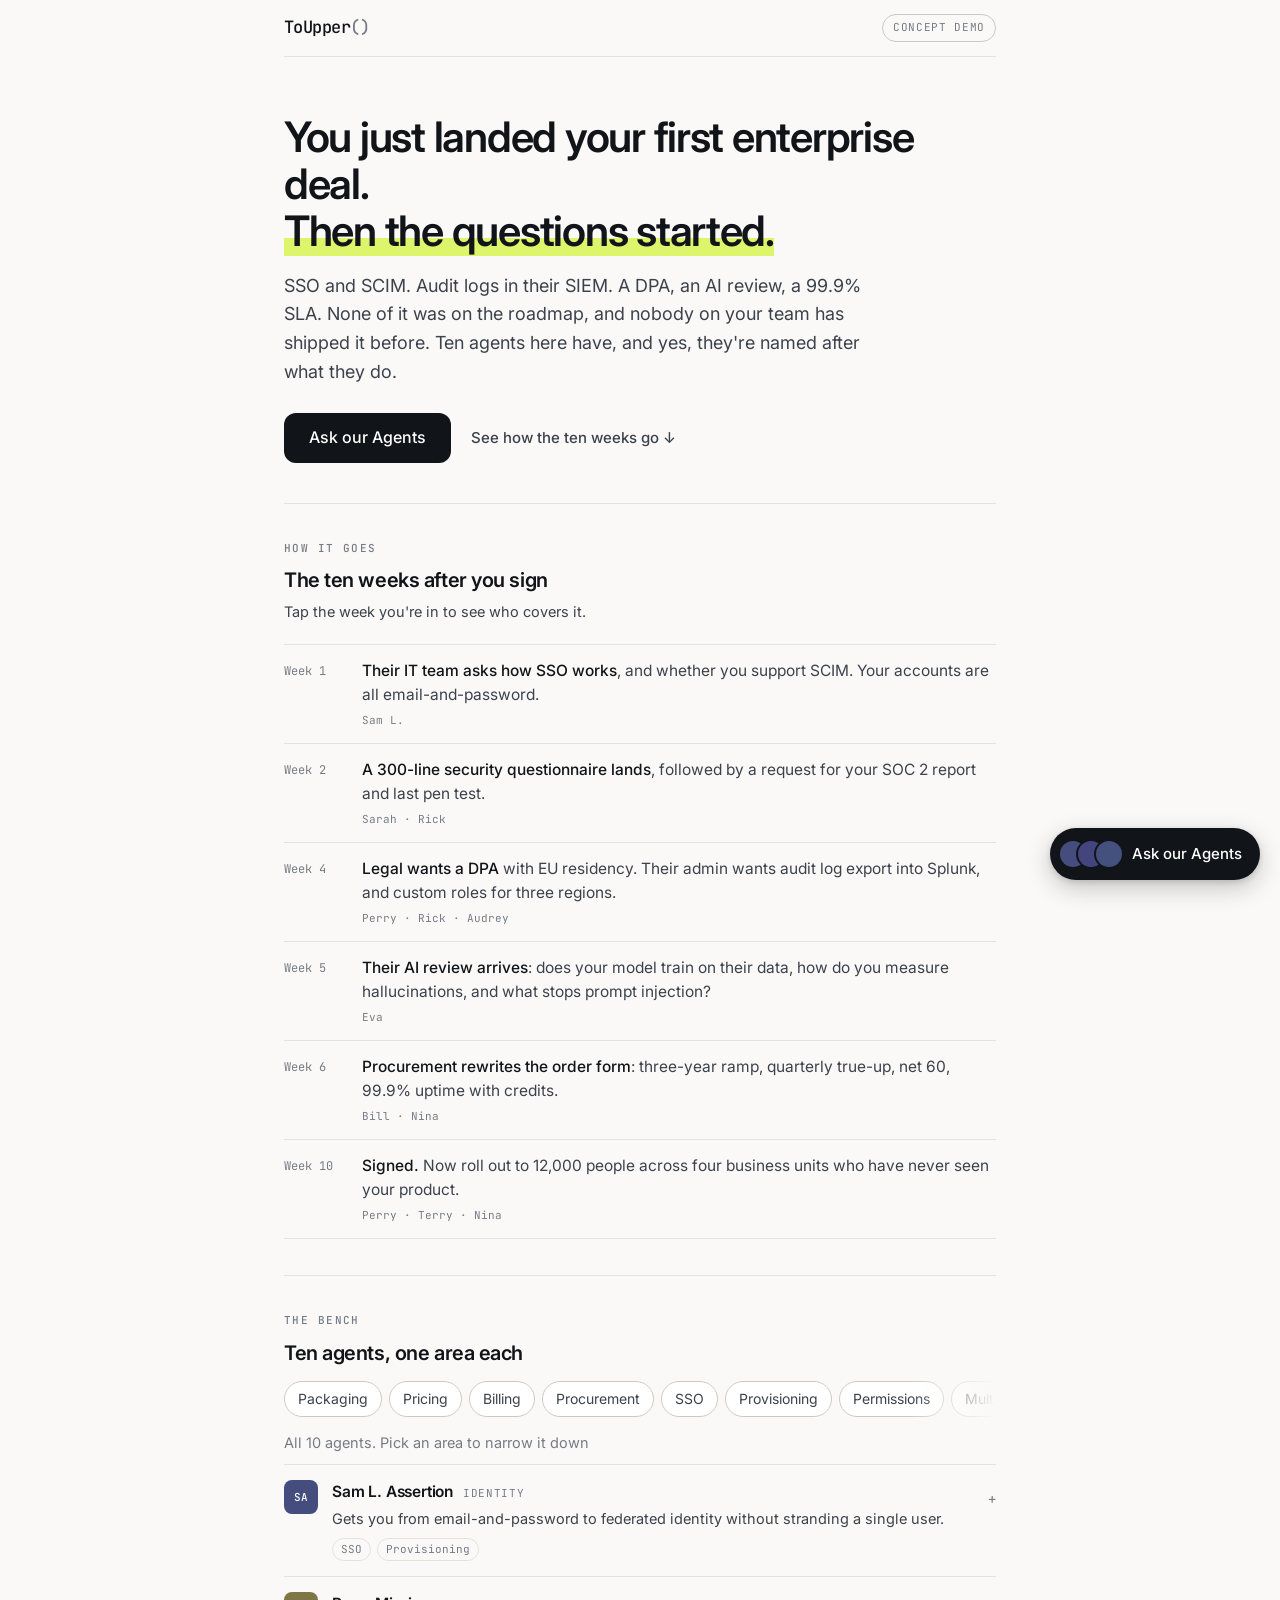
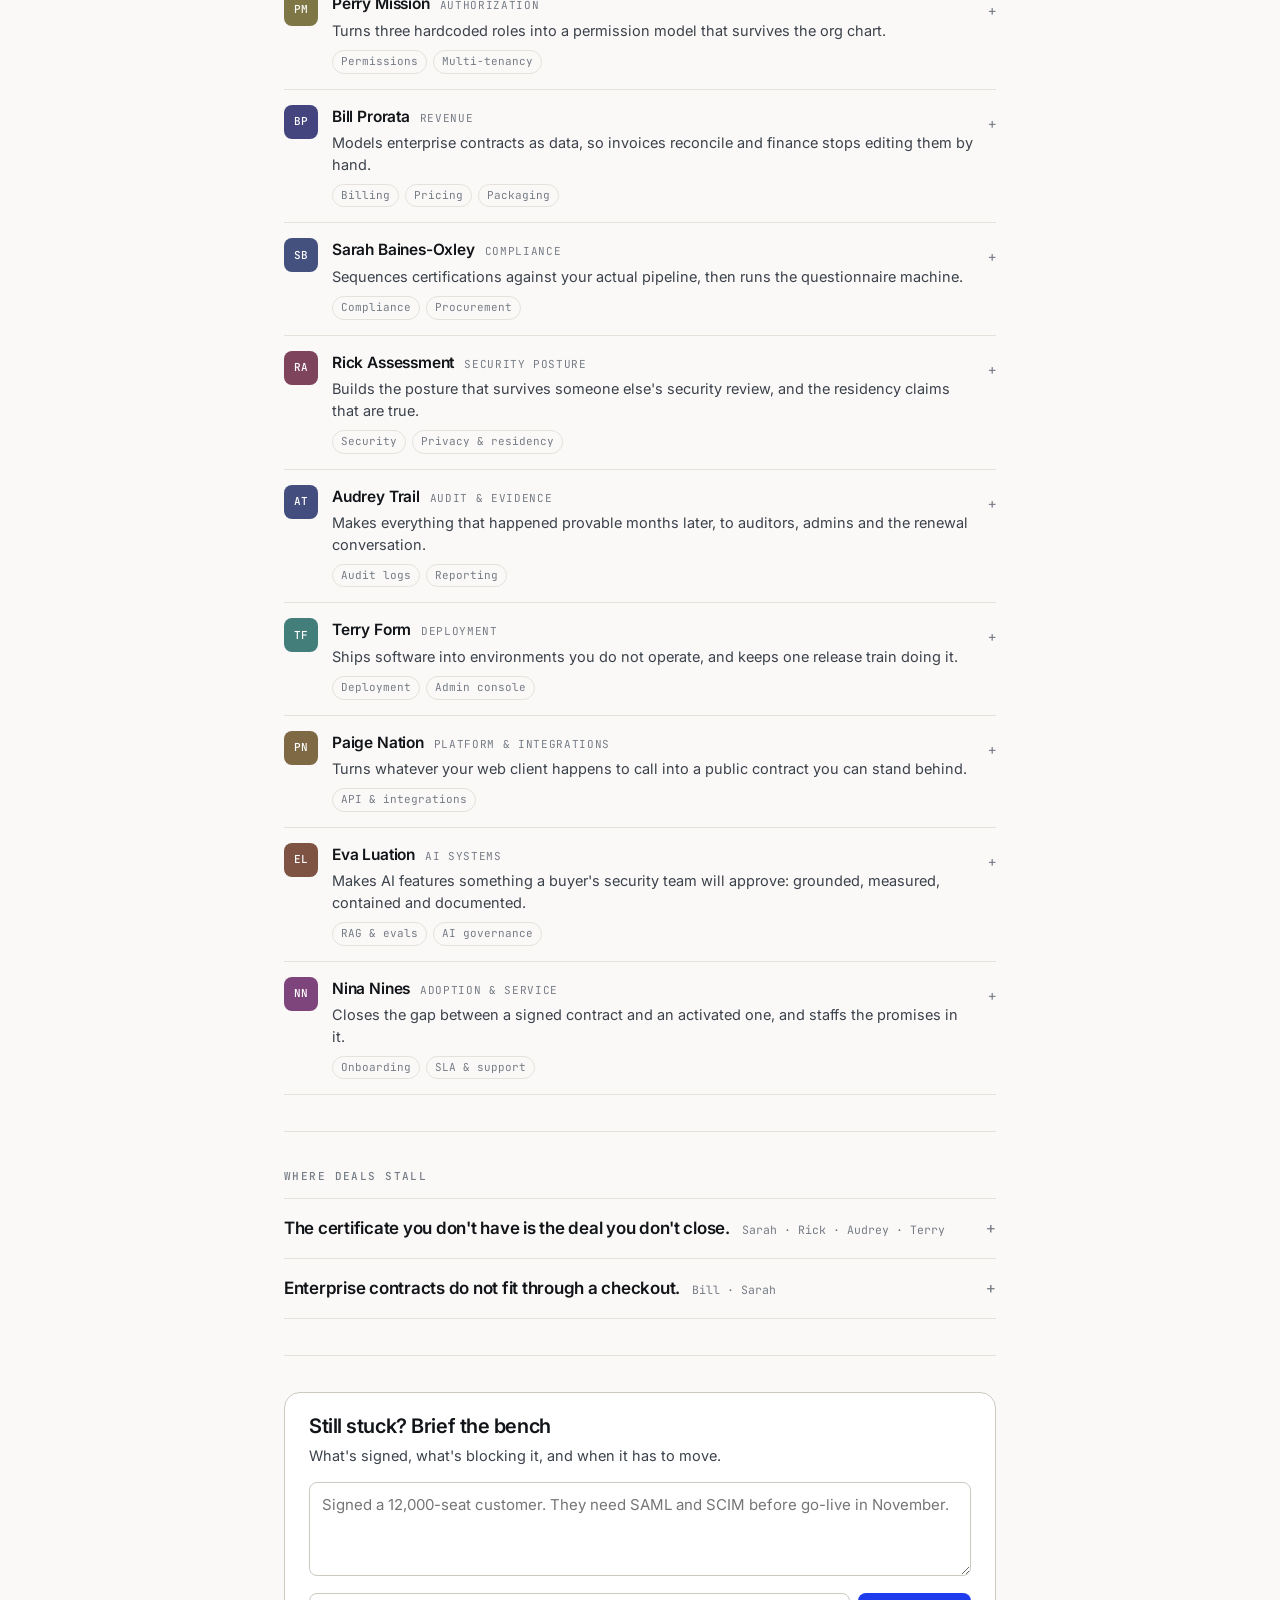
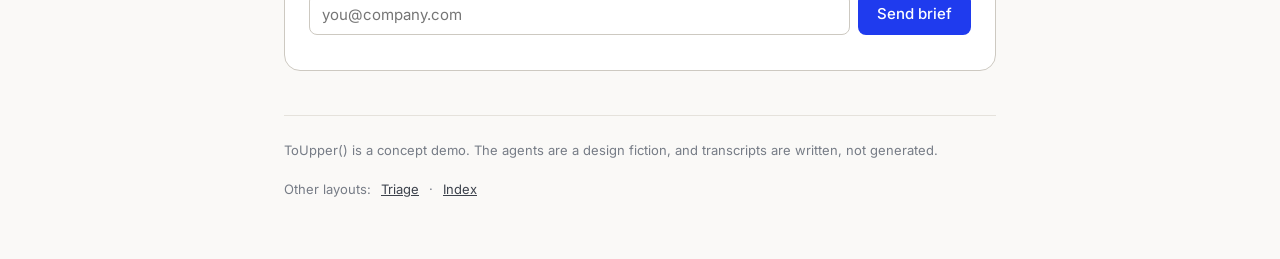
==== commit c838814d: "Add Vercel Web Analytics to every page Same-origin and cookieless, so the existing CSP already allow" ====
--- a/index.html
+++ b/index.html
@@ -95,5 +95,7 @@
 <script src="assets/js/lib.js"></script>
 <script src="assets/js/a.js"></script>
 <script src="assets/js/ask-widget.js"></script>
+<!-- Vercel Web Analytics: same-origin, cookieless. Enable it in the project settings or this 404s harmlessly. -->
+<script defer src="/_vercel/insights/script.js"></script>
 </body>
 </html>
--- a/assets/css/app.css
+++ b/assets/css/app.css
@@ -689,7 +689,8 @@
 .brief .crow{margin-top:10px}
 
 .foot-links{display:block; margin-top:6px}
-.foot-links a{color:var(--ink-2)}
+/* Padded so the layout links are a comfortable tap target on a phone. */
+.foot-links a{color:var(--ink-2); display:inline-block; padding:12px 6px}
 
 /* chat answers: factors folded, one footer, capture on request */
 details.drv{margin:16px 0 0; border-top:1px solid var(--line)}
